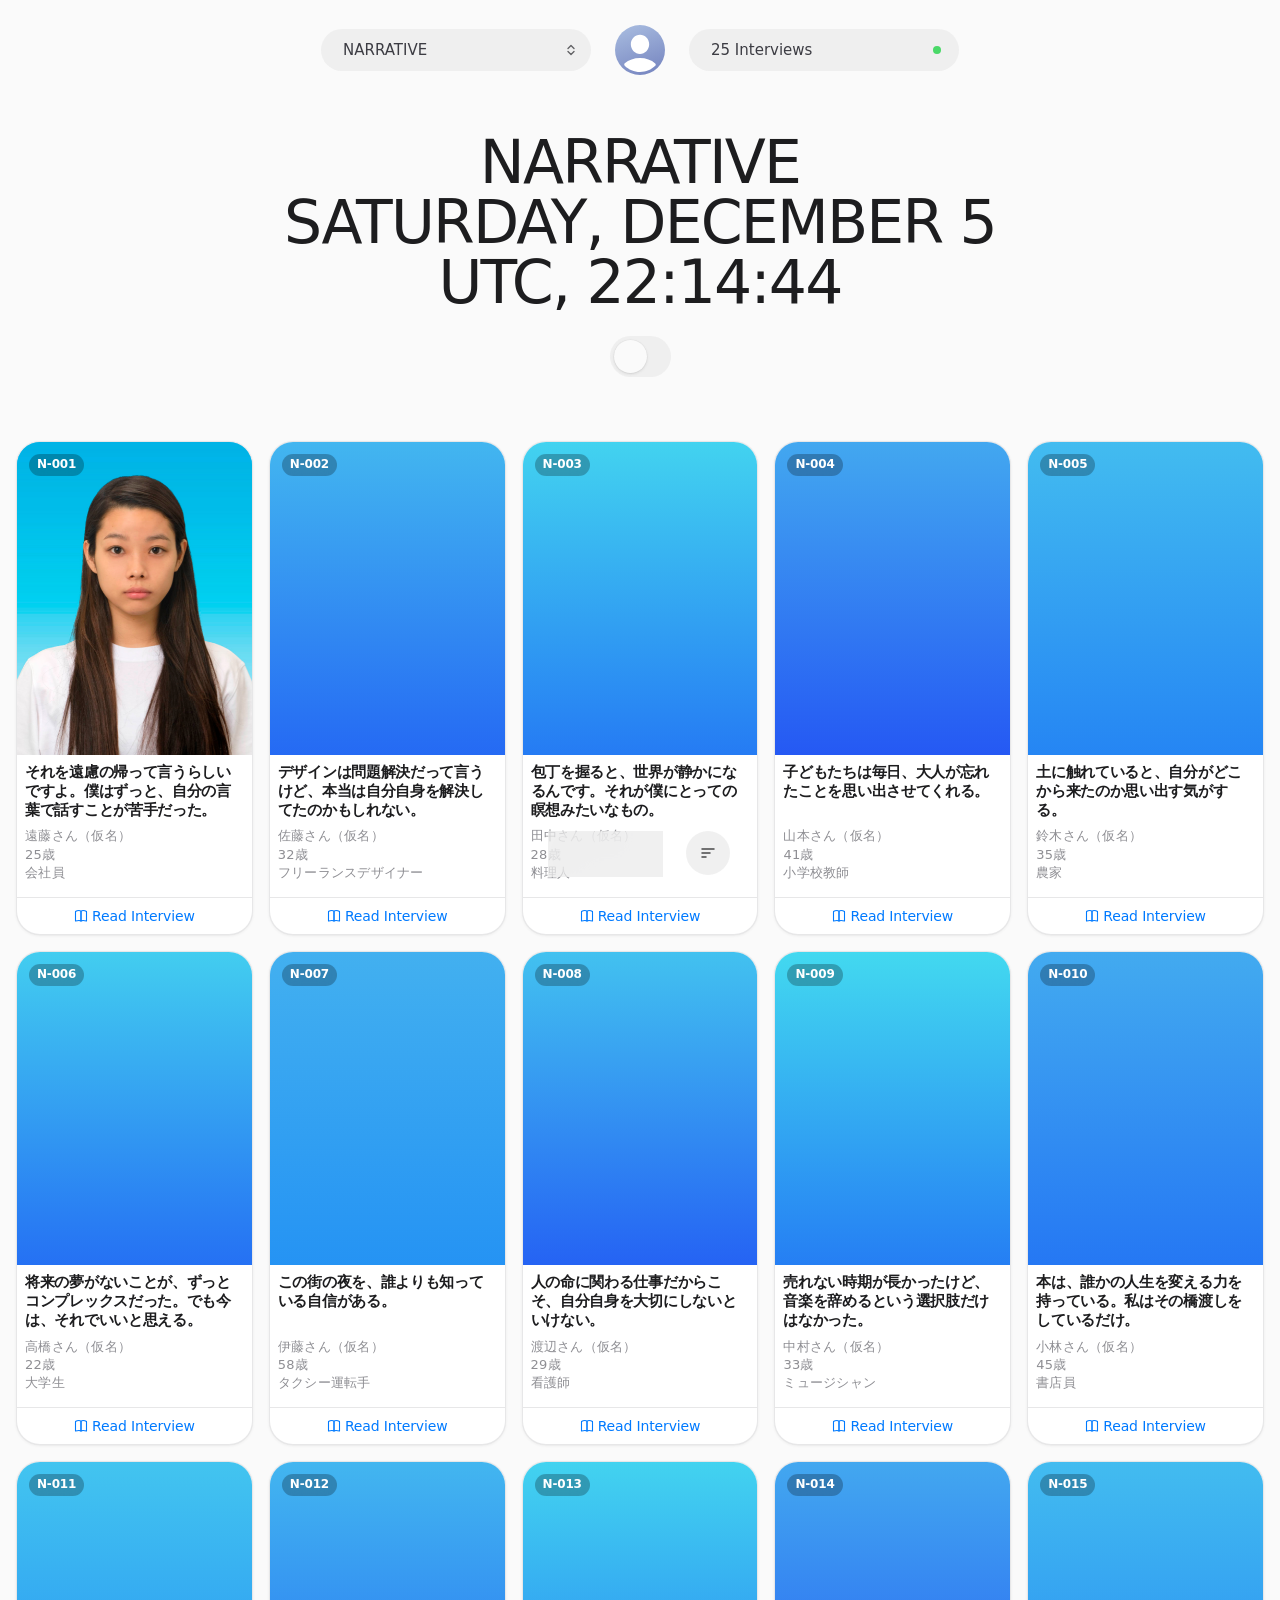
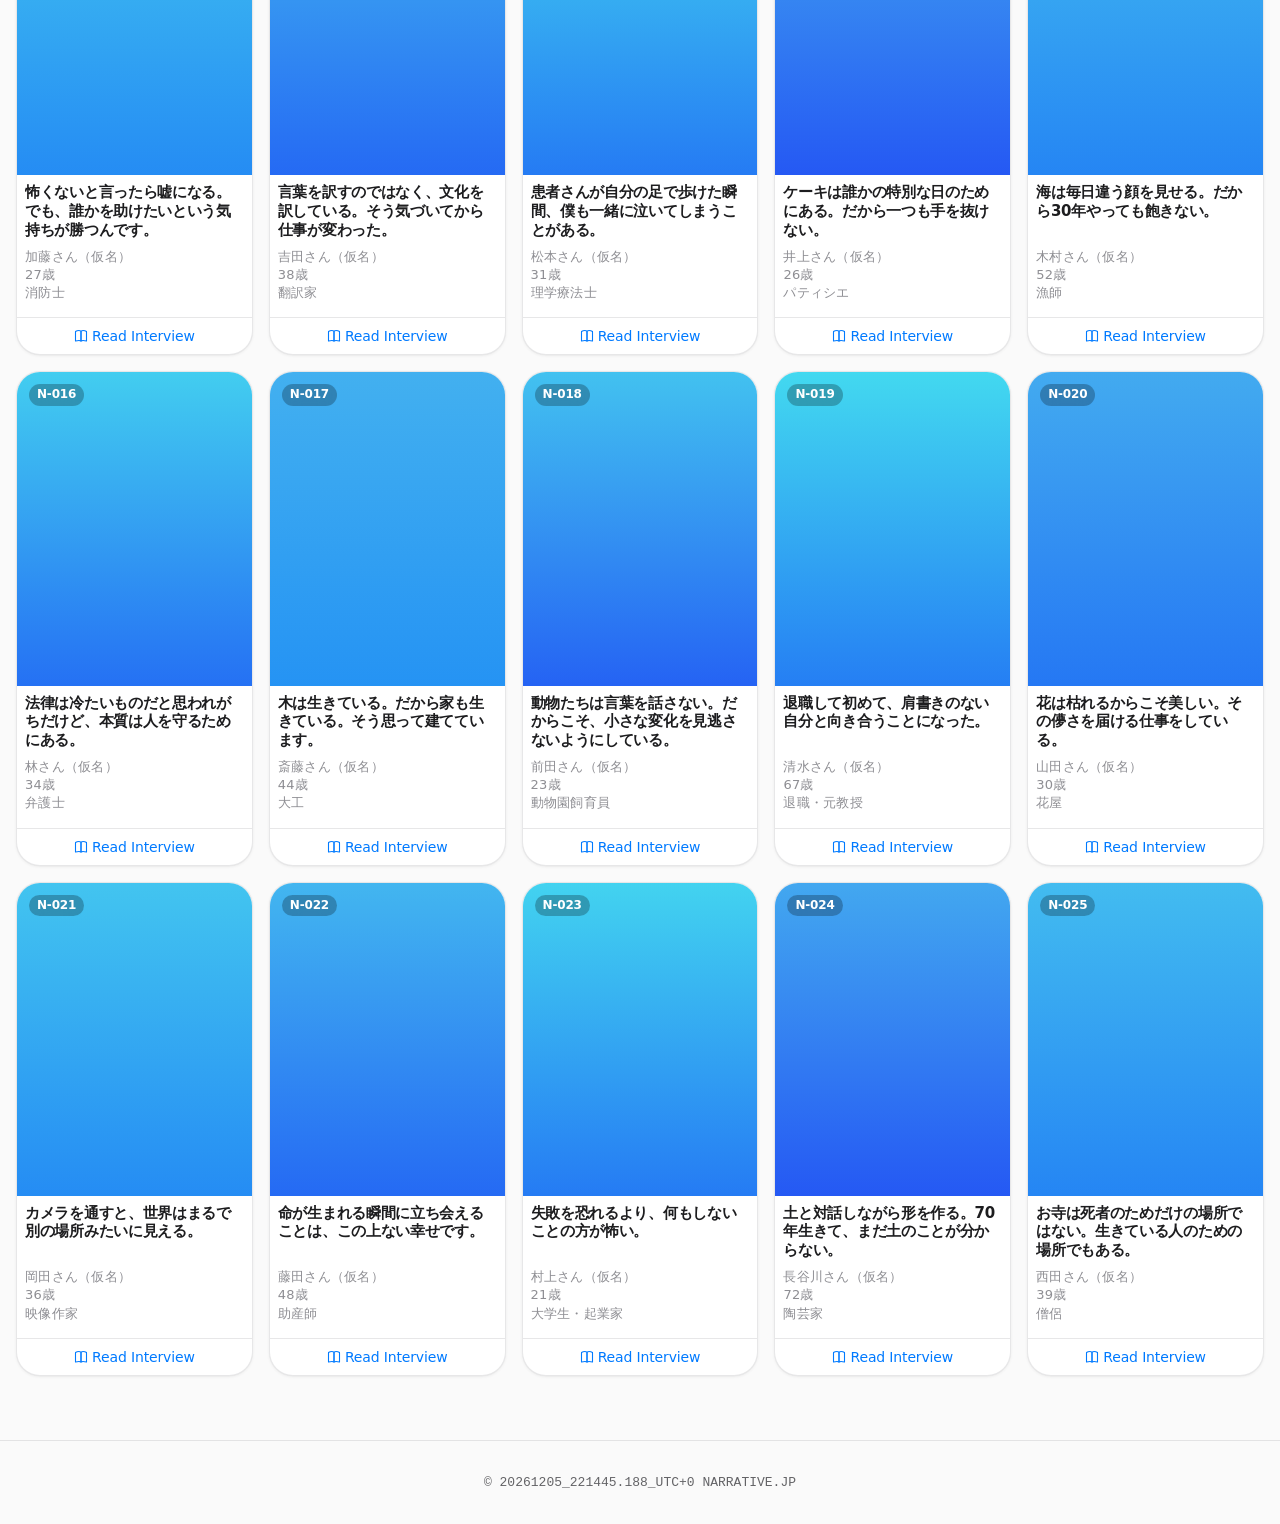
==== index.html @ 23f84cd9 "Add files via upload" ====
<!DOCTYPE html>
<html lang="ja">
<head>
  <meta charset="UTF-8">
  <meta name="viewport" content="width=device-width, initial-scale=1.0">
  <title>NARRATIVE</title>

  <!-- Theme init: FOUC（白→黒のちらつき）を防ぐため <head> で同期的に適用 -->
  <script>
    (function() {
      try {
        if (localStorage.getItem("theme") === "dark") {
          document.documentElement.classList.add("dark");
        }
      } catch (e) {}
    })();
  </script>

  <link rel="stylesheet" href="style.css">
</head>
<body>

  <!-- ── Header / Navigation Bar ── -->
  <nav class="navbar">
    <div class="navbar-left">
      <select class="navbar-menu" id="navbar-menu" aria-label="NARRATIVE メニュー">
        <option value="" disabled selected hidden>NARRATIVE</option>
        <option value="home">Home</option>
        <option value="about">About</option>
        <option value="contact">Contact</option>
        <option value="shop">Shop</option>
      </select>
    </div>
    <div class="navbar-center navbar-center-ghost">
<div class="navbar-icon" id="navbar-icon-ghost" aria-hidden="true">
      <svg viewBox="0 0 2000 2000" xmlns="http://www.w3.org/2000/svg" class="navbar-icon-svg" aria-hidden="true">
          <path class="icon-silhouette" d="M1000.46,1160.38c-197.51,0-367.46-169.7-367.46-388.9-.92-216.54,170.87-381.83,367.46-381.83s366.54,161.75,366.54,380.06-169.95,390.66-366.54,390.66Z"/>
          <path class="icon-silhouette" d="M1001.51,1877.9c236.94,0,451.85-93.97,609.77-246.56,26.91-26.01,25.99-69.89-2.39-94.3-153.7-132.24-374.31-212.35-611.06-212.35s-452.45,79.31-606.26,208.97c-28.7,24.19-29.94,68.23-3.08,94.46,158.21,154.48,374.43,249.78,613.02,249.78Z"/>
        </svg>
      </div>
    </div>
    <div class="navbar-actions">
      <div class="navbar-menu navbar-count" id="navbar-count" aria-label="記事数">
        <span id="navbar-count-label"></span>
        <span class="count-badge-dot"></span>
      </div>
    </div>
  </nav>

  <!-- ── Navbar Center Icon (fixed, non-sticky) ── -->
  <div class="navbar-icon-fixed-wrap" id="navbar-icon-fixed-wrap">
<div class="navbar-icon" id="navbar-icon" role="button" aria-label="NARRATIVE ホームへ戻る">
    <svg viewBox="0 0 2000 2000" xmlns="http://www.w3.org/2000/svg" class="navbar-icon-svg" aria-hidden="true">
      <path class="icon-silhouette" d="M1000.46,1160.38c-197.51,0-367.46-169.7-367.46-388.9-.92-216.54,170.87-381.83,367.46-381.83s366.54,161.75,366.54,380.06-169.95,390.66-366.54,390.66Z"/>
      <path class="icon-silhouette" d="M1001.51,1877.9c236.94,0,451.85-93.97,609.77-246.56,26.91-26.01,25.99-69.89-2.39-94.3-153.7-132.24-374.31-212.35-611.06-212.35s-452.45,79.31-606.26,208.97c-28.7,24.19-29.94,68.23-3.08,94.46,158.21,154.48,374.43,249.78,613.02,249.78Z"/>
    </svg>
  </div>
  </div>

  <!-- ── Main Content (rendered by app.js) ── -->
  <main id="app"></main>

  <!-- ── Footer ── -->
  <footer class="footer">
    <span id="footer-timestamp"></span>
  </footer>

  <!-- ── Bottom Bar (View Switcher + Sort) — home page only ── -->
  <div class="bottom-bar" id="bottom-bar">
    <div class="view-switcher" id="view-switcher" role="tablist" aria-label="サムネイル表示切替">
      <button class="view-switcher-btn is-active" data-view="portrait" role="tab" aria-selected="true">👤</button>
      <button class="view-switcher-btn" data-view="pickup" role="tab" aria-selected="false">📁</button>
      <span class="view-switcher-indicator"></span>
    </div>
    <select class="sort-float" id="sort-float" aria-label="並び替え">
      <option value="" disabled selected hidden>並び替え</option>
      <option value="newest">新しい順</option>
      <option value="oldest">古い順</option>
      <option value="name">名前（あいうえお順）</option>
    </select>
  </div>

  <script src="app.js"></script>
</body>
</html>
---- style.css ----
/* ─────────────────────────────────────────────
   NARRATIVE — Interview Media Site
   Design: Native OS (Apple HIG)
   ───────────────────────────────────────────── */

/* ── Reset & Base ── */
*, *::before, *::after { box-sizing: border-box; margin: 0; padding: 0; }

:root {
  --font-system: -apple-system, BlinkMacSystemFont, "SF Pro Text", "SF Pro Display", system-ui, sans-serif;
  --color-bg: #fafafa;
  --color-surface: #FAF9F6;
  --color-label: #1d1d1f;
  --color-label-secondary: #3C3C43;
  --color-label-tertiary: #48484A;
  --color-label-quaternary: #636366;
  --color-separator: rgba(60, 60, 67, 0.12);
  --color-separator-opaque: #C6C6C8;
  --color-accent: #007AFF;
  --color-accent-hover: #0066D6;
  --color-fill: rgba(120, 120, 128, 0.15);
  --color-fill-secondary: rgba(120, 120, 128, 0.12);
  --color-fill-tertiary: rgba(120, 120, 128, 0.16);
  --color-grouped-bg: #F2F2F7;
  --color-grouped-secondary: #FFFFFF;
  --radius-sm: 8px;
  --radius-md: 12px;
  --radius-lg: 16px;
  --radius-xl: 24px;
  --shadow-card: 0 0.5px 1px rgba(0,0,0,0.04), 0 1px 3px rgba(0,0,0,0.06);
  --shadow-card-hover: 0 2px 8px rgba(0,0,0,0.08), 0 1px 3px rgba(0,0,0,0.06);
  --shadow-elevated: 0 4px 16px rgba(0,0,0,0.08), 0 2px 6px rgba(0,0,0,0.04);
  --spacing-xs: 4px;
  --spacing-sm: 8px;
  --spacing-md: 16px;
  --spacing-lg: 24px;
  --spacing-xl: 32px;
  --spacing-2xl: 64px;
  --spacing-3xl: 192px;
  --header-height: 52px;
  --content-max: 1440px;
  --icon-grad-start: #aabee1;
  --icon-grad-end: #7382be;
}

/* ── Dark Mode (currently disabled — forced light mode)
   To re-enable: uncomment the @media block below.
   Dark mode CSS variables are preserved for future use. */
/* ── Dark Mode (iOS / macOS HIG) ──
   class="dark" を <html> に付与すると有効化される */
html.dark {
  --icon-grad-start: #555564;
  --icon-grad-end: #32284b;

  /* Backgrounds */
  --color-bg: #000000;
  --color-surface: #1C1C1E;
  --color-grouped-bg: #000000;
  --color-grouped-secondary: #1C1C1E;

  /* Labels (HIGの不透明色版に近いソリッドカラー) */
  --color-label: rgba(255, 255, 255, 0.9);
  --color-label-secondary: rgba(235, 235, 245, 0.60);
  --color-label-tertiary: rgba(235, 235, 245, 0.30);
  --color-label-quaternary: rgba(235, 235, 245, 0.18);

  /* Separators */
  --color-separator: rgba(84, 84, 88, 0.65);
  --color-separator-opaque: #38383A;

  /* Fills */
  --color-fill: rgba(120, 120, 128, 0.36);
  --color-fill-secondary: rgba(120, 120, 128, 0.32);
  --color-fill-tertiary: rgba(120, 120, 128, 0.24);

  /* Accent (System Blue Dark) */
  --color-accent: #0A84FF;
  --color-accent-hover: #409CFF;

  /* Shadows */
  --shadow-card: 0 0.5px 1px rgba(0,0,0,0.4), 0 1px 3px rgba(0,0,0,0.5);
  --shadow-card-hover: 0 2px 8px rgba(0,0,0,0.6), 0 1px 3px rgba(0,0,0,0.5);
  --shadow-elevated: 0 4px 16px rgba(0,0,0,0.6), 0 2px 6px rgba(0,0,0,0.4);
}

/* ダークモード: メタデータの視認性を上げる */
html.dark .card-meta-item,
html.dark .detail-id,
html.dark .detail-profile-meta,
html.dark .about-stat-label {
  color: var(--color-label-tertiary);
}

/* スムーズな色の切り替えトランジション */
html,
html body,
.navbar-menu,
.card,
.card *,
.count-badge,
.sort-float,
.footer,
.hero-title,
.hero-date,
.hero-time {
  transition: background-color 0.5s, color 0.5s, border-color 0.5s;
}


html {
  font-family: var(--font-system);
  -webkit-font-smoothing: antialiased;
  -moz-osx-font-smoothing: grayscale;
  background: var(--color-bg);
  color: var(--color-label);
  font-size: 16px;
  line-height: 1.47;
  letter-spacing: -0.022em;
}

body { background: var(--color-bg); min-height: 100svh; position: relative; display: flex; flex-direction: column; }

/* ── Header / Navigation Bar ── */
.navbar {
  position: sticky;
  top: 0;
  z-index: 100;
  background: transparent;
  border-bottom: none;
  display: flex;
  justify-content: center;
  align-items: center;
  gap: 24px;
  padding-block: 25px;
  padding-inline: 40px;
}
@media (max-width: 768px) {
  .navbar {
    display: grid;
    grid-template-columns: 1fr auto 1fr;
    gap: 0;
    padding-block: 25px;
    padding-inline: 20px;
  }
}
.navbar-left {
  display: flex;
  align-items: center;
}
.navbar-center {
  display: flex;
  align-items: center;
  justify-content: center;
}

.navbar-center-ghost {
  visibility: hidden;
}

.navbar-icon-fixed-wrap {
  position: absolute;
  top: 25px;
  left: 50%;
  transform: translateX(-50%);
  z-index: 101;
  display: flex;
  align-items: center;
  justify-content: center;
}


.navbar-icon {
  position: relative;
  width: 50px;
  height: 50px;
  border-radius: 50%;
  background: linear-gradient(160deg, #aabee1, #7382be);
  overflow: hidden;
  cursor: pointer;
  flex-shrink: 0;
  user-select: none;
  will-change: transform;
  pointer-events: auto;
}
.navbar-icon::after {
  content: '';
  position: absolute;
  inset: 0;
  border-radius: 50%;
  background: linear-gradient(160deg, #555564, #32284b);
  opacity: 0;
  transition: opacity 0.5s;
}
html.dark .navbar-icon::after {
  opacity: 1;
}
.navbar-icon-svg {
  position: relative;
  z-index: 1;
  width: 100%;
  height: 100%;
  display: block;
}
.icon-silhouette {
  fill: #ffffff;
}
.navbar-title {
  font-size: 17px;
  font-weight: 600;
  letter-spacing: -0.4px;
  cursor: pointer;
  user-select: none;
}
.navbar-title:hover { opacity: 0.6; }

/* ── Navbar Dropdown Menu (macOS popup button style) ── */
.navbar-menu {
  appearance: none;
  -webkit-appearance: none;
  font-family: var(--font-system);
  /*font-size: 13px;*/
  font-size: 15px;
  font-weight: 500;
  letter-spacing: 0em;
  /*color: var(--color-label-tertiary);*/
  color: var(--color-label-secondary);
  background-color: rgba(235, 235, 235, 0.72);
  border: none;
  border-radius: 9999px;
  /*padding: 10px 32px 10px 18px;*/
  padding: 12px 32px 12px 22px;
  min-width: 270px;
  text-align: left;
  cursor: pointer;
  line-height: 1.2; /* normalize height for parity with .navbar-count */
  outline: none;
  background-image: url("data:image/svg+xml,%3Csvg xmlns='http://www.w3.org/2000/svg' width='12' height='14' viewBox='0 0 12 14'%3E%3Cpath d='M3 5.5L6 2.5L9 5.5' fill='none' stroke='%23636366' stroke-width='1.4' stroke-linecap='round' stroke-linejoin='round'/%3E%3Cpath d='M3 8.5L6 11.5L9 8.5' fill='none' stroke='%23636366' stroke-width='1.4' stroke-linecap='round' stroke-linejoin='round'/%3E%3C/svg%3E");
  background-repeat: no-repeat;
  background-position: right 14px center;
  /*transition: background-color 0.15s ease;*/
  -webkit-backdrop-filter: saturate(180%) blur(20px);
  backdrop-filter: saturate(180%) blur(20px);
  /*backdrop-filter: blur(6px);*/
}
.navbar-menu:hover {
  background-color: var(--color-fill-secondary);
}
.navbar-menu:focus-visible {
  box-shadow: 0 0 0 3px rgba(0, 122, 255, 0.25);
}
/* Mobile: shrink to match NARRATIVE's natural width, truncate long selected text */
@media (max-width: 768px) {
  .navbar-menu {
    min-width: 136px;
    max-width: 136px;
    /*padding: 10px 28px 10px 16px;*/
    padding: 12px 28px 12px 18px;
    text-overflow: ellipsis;
    overflow: hidden;
    white-space: nowrap;
    font-size: 14px;
  }
}
.navbar-actions {
  display: flex;
  align-items: center;
  justify-content: flex-end;
  gap: var(--spacing-sm);
}
/* ── Navbar Count Badge (replaces sort button) ── */
.navbar-count {
  display: inline-flex;
  align-items: center;
  justify-content: space-between; /* label left, dot right */
  gap: 0;
  background-image: none; /* remove dropdown chevron */
  padding-right: 18px;    /* symmetric with left padding */
  pointer-events: none;
  cursor: default;
  line-height: 1.2; /* match <select> line-height */
}
@media (max-width: 768px) {
  .navbar-count {
    padding-right: 15px;
  }
}
.navbar-link {
  font-size: 15px;
  font-weight: 400;
  color: var(--color-accent);
  cursor: pointer;
  border: none;
  background: none;
  padding: 6px 10px;
  border-radius: var(--radius-sm);
  letter-spacing: -0.2px;
  transition: background 0.15s;
}
.navbar-link:hover {
  background: var(--color-fill);
}

/* ── Native Select (Dropdown) ── */
.native-select {
  appearance: none;
  -webkit-appearance: none;
  background: var(--color-fill);
  border: none;
  border-radius: var(--radius-sm);
  padding: 6px 28px 6px 10px;
  font-family: var(--font-system);
  font-size: 15px;
  color: var(--color-accent);
  cursor: pointer;
  outline: none;
  background-image: url("data:image/svg+xml,%3Csvg xmlns='http://www.w3.org/2000/svg' width='12' height='12' viewBox='0 0 12 12'%3E%3Cpath d='M3 4.5L6 7.5L9 4.5' fill='none' stroke='%23007AFF' stroke-width='1.5' stroke-linecap='round' stroke-linejoin='round'/%3E%3C/svg%3E");
  background-repeat: no-repeat;
  background-position: right 8px center;
  font-weight: 400;
  letter-spacing: -0.2px;
  transition: background 0.15s;
}
.native-select:hover { background-color: var(--color-fill-secondary); }
.native-select:focus { box-shadow: 0 0 0 3px rgba(0, 122, 255, 0.25); }

/* ── Toolbar ── */
.toolbar {
  display: flex;
  align-items: center;
  justify-content: space-between;
  padding: var(--spacing-md) var(--spacing-md) var(--spacing-sm);
  max-width: var(--content-max);
  margin: 0 auto;
  gap: var(--spacing-sm);
  flex-wrap: wrap;
}
.toolbar-count {
  font-size: 13px;
  color: var(--color-label-quaternary);
  font-weight: 400;
  letter-spacing: -0.08px;
}
.toolbar-filters {
  display: flex;
  gap: var(--spacing-sm);
  align-items: center;
  flex-wrap: wrap;
}

/* ── Bottom Bar (View Switcher + Sort Float wrapper) ── */
.bottom-bar {
  position: fixed;
  bottom: 25px;
  left: 0;
  right: 0;
  display: flex;
  justify-content: center;
  align-items: center;
  gap: 24px;
  z-index: 90;
  pointer-events: none;
}
.bottom-bar > * {
  pointer-events: auto;
}
@media (max-width: 768px) {
  .bottom-bar {
    bottom: 10px;
  }
}

/* ── View Switcher (iOS segmented control) ── */
.view-switcher {
  display: none; /* 初期は非表示。ホームページのみJSで表示 */
  align-items: center;
  gap: 2px;
  padding: 2px;
  background: rgba(235, 235, 235, 0.72);
  -webkit-backdrop-filter: saturate(180%) blur(20px);
  backdrop-filter: saturate(180%) blur(20px);
  border-radius: 9999px;
  isolation: isolate;
  flex-shrink: 0;
}
html.dark .navbar-menu {
  background-color: rgba(28, 28, 30, 0.72);
}

html.dark .view-switcher {
  background: rgba(28, 28, 30, 0.72);
}
.view-switcher.visible {
  display: inline-flex;
  opacity: 1;
  transform: translateY(0);
  transition: opacity 0.3s ease, transform 0.3s cubic-bezier(0.22, 1, 0.36, 1), background-color 0.5s, color 0.5s, border-color 0.5s;
}
.view-switcher.hidden {
  opacity: 0;
  transform: translateY(20px);
  pointer-events: none;
}
.view-switcher-btn {
  position: relative;
  z-index: 2;
  font-family: var(--font-system);
  font-size: 20px;
  font-weight: 500;
  letter-spacing: 0.02em;
  color: var(--color-label-secondary);
  background: transparent;
  border: none;
  padding: 7px 14px;
  border-radius: 9999px;
  cursor: pointer;
  transition: color 0.5s;
  /*min-width: 84px;*/
}
.view-switcher-btn.is-active {
  color: var(--color-label);
}
.view-switcher-btn:hover:not(.is-active) {
  color: var(--color-label);
}
.view-switcher-indicator {
  position: absolute;
  z-index: 1;
  top: 3px;
  bottom: 3px;
  left: 3px;
  width: calc(50% - 3px);
  background: var(--color-bg);
  border-radius: 9999px;
  box-shadow: 0 1px 3px rgba(0,0,0,0.12), 0 0 0 0.5px rgba(0,0,0,0.04);
  transition: transform 0.5s;
}
html.dark .view-switcher-indicator {
  background: #48484A;
  box-shadow: 0 1px 3px rgba(0,0,0,0.3);
  transition: transform 0.5s, background 0.5s;
}
.view-switcher[data-view="pickup"] .view-switcher-indicator {
  transform: translateX(100%);
}

/* ── Card Thumbnail Image ── */
.card-thumb-img {
  position: absolute;
  inset: 0;
  width: 100%;
  height: 100%;
  object-fit: cover;
  display: block;
  opacity: 0;
  animation: fadeInThumb 0.35s ease forwards;
}
@keyframes fadeInThumb {
  to { opacity: 1; }
}

/* ── Hero Section ── */
.hero {
  text-align: center;
  padding: var(--spacing-xl) var(--spacing-md) var(--spacing-xl);
  max-width: var(--content-max);
  margin: 0 auto;
}
@media (max-width: 768px) {
  .hero {
    padding-bottom: var(--spacing-md);
    padding-top: var(--spacing-md);
  }
}

.hero-title,
.hero-date,
.hero-time {
  font-family: var(--font-system);
  font-weight: 500;
  letter-spacing: -0.03em;
  line-height: 1;
  color: var(--color-label);
  margin: 0;
  font-size: clamp(34px, 5.5vw, 60px);
}
/*.hero-date,
.hero-time {
  color: var(--color-label-secondary);
}*/

/* ── Count Badge ── */
.count-badge-wrap {
  display: flex;
  justify-content: center;
  padding: var(--spacing-lg) var(--spacing-md) var(--spacing-lg);
}
@media (max-width: 768px) {
  .count-badge-wrap {
    padding-top: var(--spacing-md);
    padding-bottom: var(--spacing-md);
  }
}
.count-badge {
  display: inline-flex;
  align-items: center;
  gap: 6px;
  /*font-size: 13px;*/
  font-size: 15px;
  font-weight: 500;
  color: var(--color-label-quaternary);
  background: var(--color-fill);
  /*padding: 8px 18px 10px 16px;*/
  padding: 12px 20px 12px 22px;
  border-radius: 9999px;
  letter-spacing: 0em;
  user-select: none;
}
@media (max-width: 768px) {
  .count-badge {
    font-size: 14px;
  }
}
.count-badge-dot {
  width: 8px;
  height: 8px;
  border-radius: 50%;
  background: #4ad968; /* iOS System Green */
  flex-shrink: 0;
  animation: dot-blink 1s step-start infinite;
}
@keyframes dot-blink {
  0%, 100% { opacity: 1; }
  50%       { opacity: 0; }
}

/* ── Card Grid ── */
.card-grid {
  display: grid;
  grid-template-columns: repeat(auto-fill, minmax(200px, 1fr));
  gap: var(--spacing-md);
  padding: var(--spacing-xl) var(--spacing-md) var(--spacing-2xl);
  max-width: var(--content-max);
  margin: 0 auto;
}


/*@media (min-width: 1200px) {
  .card-grid { grid-template-columns: repeat(auto-fill, minmax(180px, 1fr)); }
}*/
@media (max-width: 768px) {
  .card-grid {
    grid-template-columns: repeat(2, 1fr);
    gap: var(--spacing-sm);
    /*padding: var(--spacing-xl) var(--spacing-sm) var(--spacing-2xl);*/
    /*padding: var(--spacing-xl) var(--spacing-md) var(--spacing-2xl);*/
    padding: var(--spacing-xl) 12px var(--spacing-2xl);
  }
}
@media (max-width: 400px) {
  .card-grid {
    grid-template-columns: repeat(2, 1fr);
    gap: 6px;
    /*padding: var(--spacing-lg) 6px var(--spacing-2xl);*/
    padding: var(--spacing-lg) 10px var(--spacing-2xl);
  }
}

/* ── Interview Card ── */
.card {
  /*background: var(--color-surface);*/
  background: var(--color-grouped-secondary);
  border-radius: var(--radius-xl);
  overflow: hidden;
  box-shadow: var(--shadow-card);
  cursor: pointer;
  transition: transform 0.2s ease, box-shadow 0.2s ease, background-color 0.5s, color 0.5s, border-color 0.5s;
  display: flex;
  flex-direction: column;
  border: 0.5px solid var(--color-separator);
}
.card:hover {
  transform: translateY(-2px);
  box-shadow: var(--shadow-card-hover);
}
.card:active {
  transform: translateY(0);
}


.card-thumb-wrapper {
  position: relative;
  width: 100%;
  padding-top: 133.333%; /* 3:4 ratio */
  overflow: hidden;
}
.card-thumb {
  position: absolute;
  top: 0;
  left: 0;
  width: 100%;
  height: 100%;
}
.card-id {
  position: absolute;
  top: 12px;
  left: 12px;
  font-size: 12px;
  font-weight: 600;
  color: #FFFFFF;
  background: rgba(0, 0, 0, 0.25);
  -webkit-backdrop-filter: blur(8px);
  backdrop-filter: blur(8px);
  padding: 2px 8px;
  border-radius: 9999px;
  letter-spacing: -0.015em;
}
.card-external {
  display: none;
  position: absolute;
  top: var(--spacing-sm);
  right: var(--spacing-sm);
  width: 22px;
  height: 22px;
  background: rgba(0, 0, 0, 0.25);
  -webkit-backdrop-filter: blur(8px);
  backdrop-filter: blur(8px);
  border-radius: 6px;
  /*display: flex;*/
  align-items: center;
  justify-content: center;
}
.card-external svg {
  width: 11px;
  height: 11px;
  color: #FFFFFF;
}

.card-body {
  padding: var(--spacing-sm) var(--spacing-sm) var(--spacing-md);
  display: flex;
  flex-direction: column;
  gap: 8px;
  flex: 1;
}
.card-excerpt {
  font-size: 15px;
  line-height: 1.25;
  color: var(--color-label);
  font-weight: 600;
  display: -webkit-box;
  -webkit-line-clamp: 3;
  -webkit-box-orient: vertical;
  overflow: hidden;
  letter-spacing: -0.3px;
}
.card-meta {
  margin-top: auto;
  display: flex;
  flex-direction: column;
  gap: 1px;
}
.card-meta-item {
  font-size: 13px;
  color: #8e8e93;
  font-weight: 500;
  line-height: 1.33;
  letter-spacing: 0.02em;
  font-feature-settings: "palt";
}

.card-action {
  display: flex;
  border-top: 0.5px solid var(--color-separator);
}
.card-action-btn {
  flex: 1;
  display: flex;
  align-items: center;
  justify-content: center;
  gap: 4px;
  padding: 10px;
  background: none;
  border: none;
  color: var(--color-accent);
  font-family: var(--font-system);
  font-size: 14px;
  font-weight: 500;
  cursor: pointer;
  letter-spacing: -0.15px;
  transition: background 0.15s;
}
.card-action-btn:hover {
  background: var(--color-fill);
}
.card-action-btn svg {
  flex-shrink: 0;
}

/* ── Detail Page ── */
.detail-container {
  max-width: 680px;
  margin: 0 auto;
  padding: var(--spacing-xl) var(--spacing-md) var(--spacing-2xl);
}
.detail-back {
  display: none;
  align-items: center;
  gap: 4px;
  font-size: 17px;
  color: var(--color-accent);
  cursor: pointer;
  border: none;
  background: none;
  font-family: var(--font-system);
  padding: 4px 0;
  margin-bottom: var(--spacing-lg);
  font-weight: 400;
  letter-spacing: -0.4px;
}
.detail-back:hover { opacity: 0.7; }

.detail-hero {
  width: 100%;
  /*max-width: 320px;*/
  aspect-ratio: 3 / 4;
  border-radius: var(--radius-xl);
  overflow: hidden;
  margin: 0 auto var(--spacing-lg);
}
.detail-hero-inner {
  width: 100%;
  height: 100%;
}
.detail-content-img {
  width: 100%;
  height: auto;
  display: block;
  border-radius: var(--radius-xl);
  margin: var(--spacing-lg) 0;
}

.detail-hero-img {
  width: 100%;
  height: 100%;
  object-fit: cover;
  display: block;
}

.detail-id {
  display: inline-block;
  font-size: 13px;
  font-weight: 600;
  color: #8e8e93;
  /*color: var(--color-label-quaternary);*/
  background: var(--color-fill);
  letter-spacing: 0em;
  padding: 4px 12px;
  border-radius: 9999px;
  margin-bottom: var(--spacing-md);
}
.detail-headline {
  font-size: 22px;
  font-weight: 600;
  line-height: 1.25;
  letter-spacing: -0.4px;
  margin-bottom: var(--spacing-md);
  color: var(--color-label);
}
.detail-profile {
  display: flex;
  align-items: center;
  gap: var(--spacing-md);
  padding: var(--spacing-md) 0;
  border-top: 0.5px solid var(--color-separator);
  border-bottom: 0.5px solid var(--color-separator);
  margin-bottom: var(--spacing-xl);
}
.detail-profile-avatar {
  width: 48px;
  height: 48px;
  border-radius: 50%;
  display: flex;
  align-items: center;
  justify-content: center;
  font-size: 20px;
  font-weight: 600;
  color: #FFFFFF;
  flex-shrink: 0;
}
.detail-profile-info {
  display: flex;
  flex-direction: column;
  gap: 2px;
}
.detail-profile-name {
  font-size: 17px;
  font-weight: 600;
  letter-spacing: 0.04em;
  font-feature-settings: "palt";
}
.detail-profile-meta {
  font-size: 15px;
  color: #8e8e93;
  /*color: var(--color-label-quaternary);*/
  font-weight: 500;
  line-height: 1.33;
  letter-spacing: 0em;
  font-feature-settings: "palt";
}
.detail-tags {
  display: flex;
  gap: var(--spacing-sm);
  flex-wrap: wrap;
  margin-bottom: var(--spacing-xl);
}
.detail-tag {
  font-size: 13px;
  font-weight: 500;
  color: var(--color-accent);
  background: rgba(0, 122, 255, 0.08);
  padding: 4px 12px;
  border-radius: 9999px;
  letter-spacing: -0.08px;
}

.detail-content {
  display: flex;
  flex-direction: column;
  gap: var(--spacing-md);
}
.detail-content p {
  font-size: 17px;
  line-height: 1.65;
  letter-spacing: -0.2px;
  color: var(--color-label-secondary);
}
.detail-content p.question {
  font-weight: 600;
  color: var(--color-label);
  margin-top: var(--spacing-sm);
}

/* ── About Page ── */
.about-container {
  max-width: 680px;
  margin: 0 auto;
  padding: var(--spacing-xl) var(--spacing-md);
  text-align: center;
}
.about-body {
  display: flex;
  flex-direction: column;
  /*gap: var(--spacing-xs);*/
}
.about-body p {
  font-size: 17px;
  line-height: 1.65;
  letter-spacing: -0.2px;
  color: var(--color-label-secondary);
  text-wrap: balance;
}

/* スマホ専用改行: PCでは非表示、スマホでは表示 */
.br-sp {
  display: none;
}
@media (max-width: 600px) {
  .br-sp {
    display: block;
  }
}

/* PC専用改行: スマホでは非表示、PCでは表示 */
.br-pc {
  display: block;
}
@media (max-width: 600px) {
  .br-pc {
    display: none;
  }
}
.about-section-title {
  font-size: 24px;
  font-weight: 500;
  letter-spacing: -0.5px;
  margin-top: var(--spacing-2xl);
  color: var(--color-label);
}
.about-section-divider {
  font-size: 34px;
  line-height: 1;
  margin-top: var(--spacing-xl);
  margin-bottom: var(--spacing-xl);
}
.about-section-divider + .about-section-title {
  margin-top: 0;
}

.about-section-title:first-child {
  margin-top: 0;
}
@media (max-width: 768px) {
  .about-container {
    padding-top: var(--spacing-md);
  }
  .detail-container {
    padding-top: var(--spacing-md);
  }
  .detail-hero {
    max-width: 100%;
  }
  .about-section-title {
    margin-top: var(--spacing-xl);
  }
}
.about-stat-grid {
  display: grid;
  grid-template-columns: repeat(auto-fit, minmax(160px, 1fr));
  gap: var(--spacing-md);
  margin-top: var(--spacing-sm);
}
.about-stat {
  background: var(--color-surface);
  border-radius: var(--radius-md);
  padding: var(--spacing-lg) var(--spacing-md);
  text-align: center;
  border: 0.5px solid var(--color-separator);
}
.about-stat-number {
  font-size: 34px;
  font-weight: 700;
  color: var(--color-accent);
  letter-spacing: -1px;
}
.about-stat-label {
  font-size: 13px;
  color: var(--color-label-quaternary);
  font-weight: 500;
  line-height: 1.33;
  letter-spacing: -0.12px;
  margin-top: 4px;
}

/* ── Shop Soon ── */
#app.shop-page {
  display: flex;
  flex-direction: column;
}

.shop-soon {
  flex: 1;
  display: flex;
  align-items: center;
  justify-content: center;
  font-size: 24px;
  font-weight: 500;
  letter-spacing: -0.5px;
  color: var(--color-label);
}

/* ── App Container ── */
#app {
  flex: 1;
}

/* ── Footer ── */
.footer {
  text-align: center;
  padding: var(--spacing-xl) var(--spacing-md);
  font-size: 13px;
  color: var(--color-label-quaternary);
  border-top: 0.5px solid var(--color-separator);
  font-family: "SF Mono", "Menlo", "Monaco", "Consolas", monospace;
  font-variant-numeric: tabular-nums;
  letter-spacing: 0;
}

/* ── Sort Float (styled select — looks like circular button, opens native picker on tap) ── */
.sort-float {
  width: 44px;
  height: 44px;
  border-radius: 50%;
  background-color: rgba(235, 235, 235, 0.72);
  -webkit-backdrop-filter: saturate(180%) blur(20px);
  backdrop-filter: saturate(180%) blur(20px);
  border: none;
  cursor: pointer;
  appearance: none;
  -webkit-appearance: none;
  z-index: 50;
  display: none; /* gated by .visible (home only) */
  background-image: url("data:image/svg+xml,%3Csvg xmlns='http://www.w3.org/2000/svg' width='16' height='16' viewBox='0 0 16 16' fill='none'%3E%3Cpath d='M2 4h12M2 8h8M2 12h4' stroke='%2348484A' stroke-width='1.5' stroke-linecap='round'/%3E%3C/svg%3E");
  background-repeat: no-repeat;
  background-position: center;
  background-size: 16px 16px;
  color: transparent; /* hide selected-option text; icon only */
}
@media (max-width: 768px) {
  .sort-float {
    position: fixed;
    right: 20px;
    bottom: 10px;
  }
}
html.dark .sort-float {
  background-color: rgba(28, 28, 30, 0.72);
  background-image: url("data:image/svg+xml,%3Csvg xmlns='http://www.w3.org/2000/svg' width='16' height='16' viewBox='0 0 16 16' fill='none'%3E%3Cpath d='M2 4h12M2 8h8M2 12h4' stroke='%23EBEBF5' stroke-width='1.5' stroke-linecap='round' stroke-opacity='0.6'/%3E%3C/svg%3E");
}
.sort-float.visible {
  display: inline-block;
  opacity: 1;
  transform: translateY(0);
  transition: opacity 0.3s ease, transform 0.3s cubic-bezier(0.22, 1, 0.36, 1), background-color 0.5s, color 0.5s, border-color 0.5s;
}
.sort-float.hidden {
  opacity: 0;
  transform: translateY(20px);
  pointer-events: none;
}
.sort-float:hover {
  background-color: var(--color-fill-secondary);
}

/* ── Animations ── */
@keyframes fadeInUp {
  from { opacity: 0; transform: translateY(12px); }
  to { opacity: 1; transform: translateY(0); }
}
.animate-in {
  animation: fadeInUp 0.35s ease forwards;
}

/* ── Empty state ── */
.empty-state {
  text-align: center;
  padding: 80px 16px;
  color: var(--color-label-quaternary);
  font-size: 15px;
}

/* ── Page visibility ── */
.page { display: none; }
.page.active { display: block; }

/* ── Theme Toggle Switch (iOS style) ── */
.theme-toggle-wrap {
  display: flex;
  justify-content: center;
  margin-top: var(--spacing-lg);
}
@media (max-width: 768px) {
  .theme-toggle-wrap {
    margin-top: var(--spacing-md);
  }
}
.theme-toggle {
  position: relative;
  width: 61px;
  height: 41px;
  border-radius: 9999px;
  border: none;
  padding: 0;
  cursor: pointer;
  background: rgba(235, 235, 235, 0.72);
  -webkit-backdrop-filter: saturate(180%) blur(20px);
  backdrop-filter: saturate(180%) blur(20px);
  transition: background 0.5s;
  flex-shrink: 0;
  -webkit-tap-highlight-color: transparent;
}
html.dark .theme-toggle {
  background: rgba(28, 28, 30, 0.72);
}
.theme-toggle.is-on {
  background: #34C759; /* iOS System Green */
}
.theme-toggle-thumb {
  position: absolute;
  top: 4px;
  left: 4px;
  width: 33px;
  height: 33px;
  border-radius: 50%;
  background: var(--color-bg);
  box-shadow: 0 1px 3px rgba(0,0,0,0.12), 0 0 0 0.5px rgba(0,0,0,0.04);
  transition: background-color 0.5s,transform 0.5s;
  pointer-events: none;
}
html.dark .theme-toggle-thumb {
  background: #48484A;
  box-shadow: 0 1px 3px rgba(0,0,0,0.3);
}
.theme-toggle.is-on .theme-toggle-thumb {
  transform: translateX(20px);
}
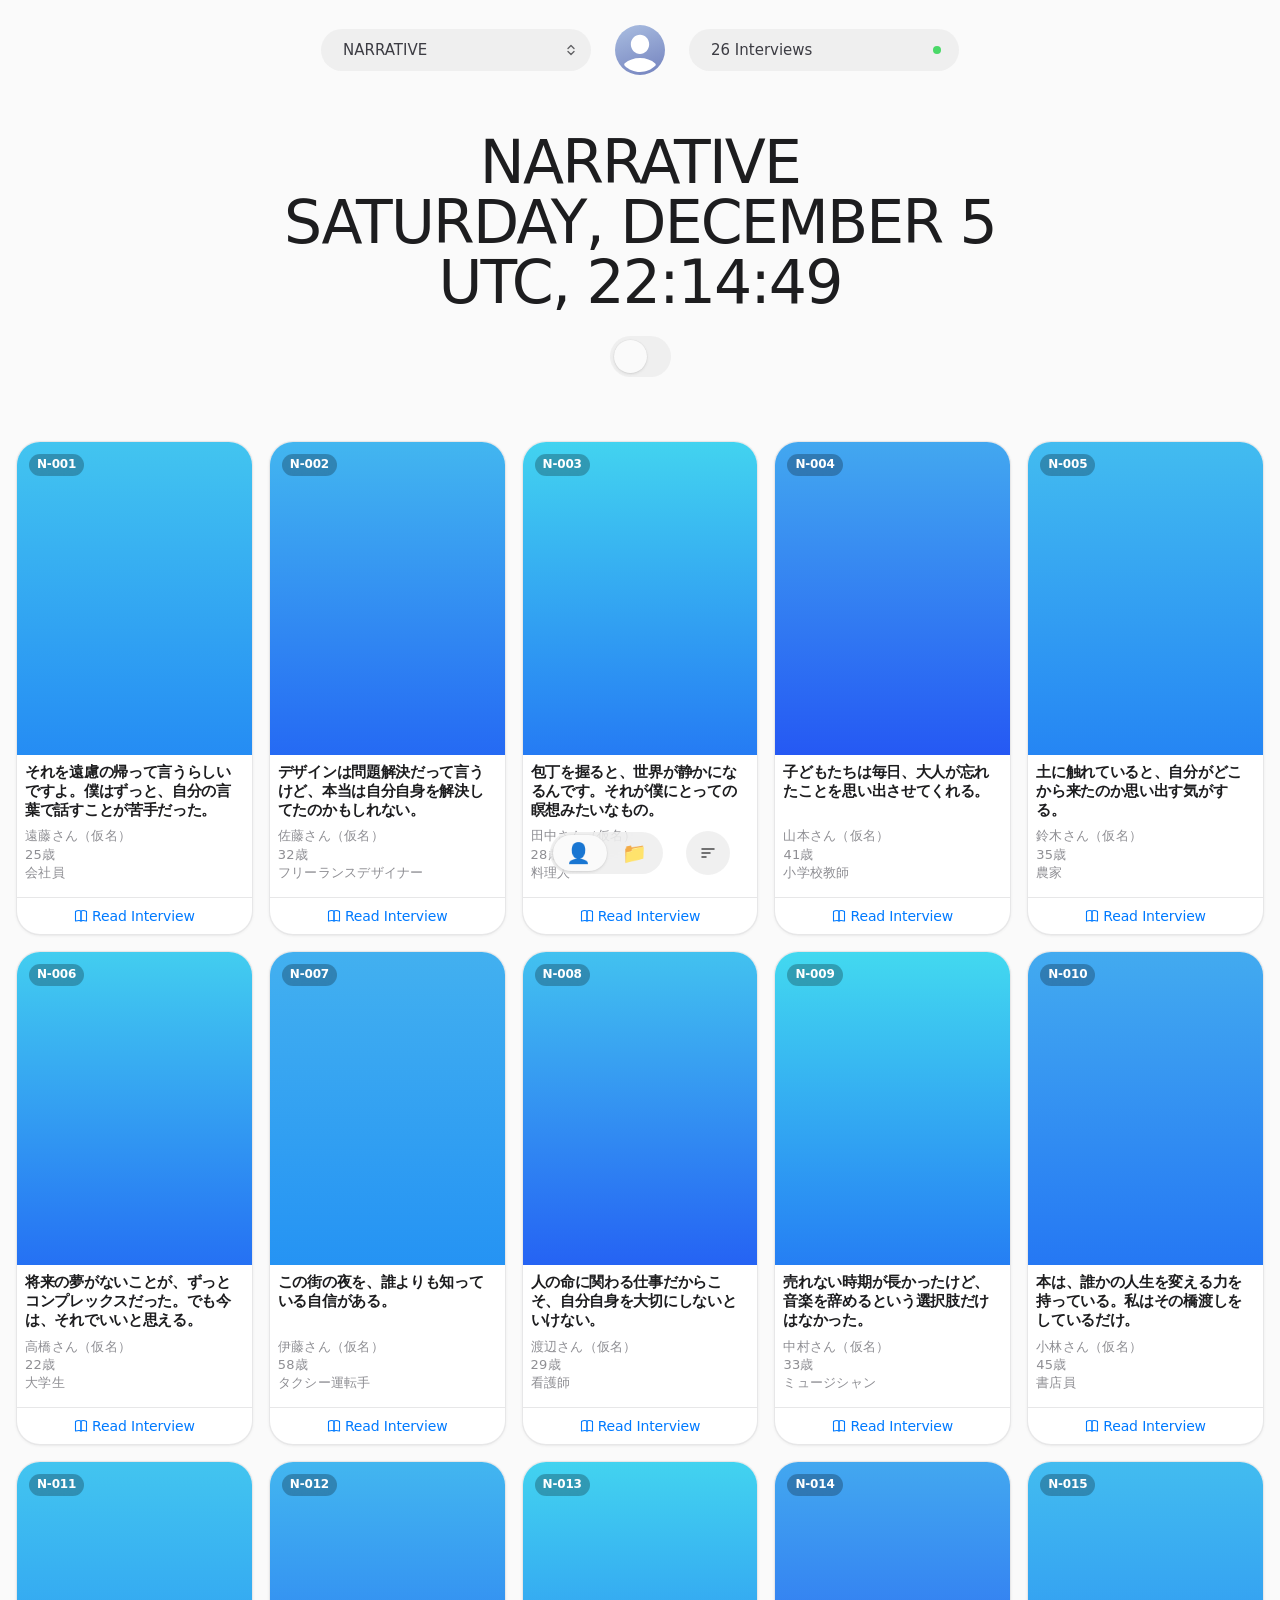
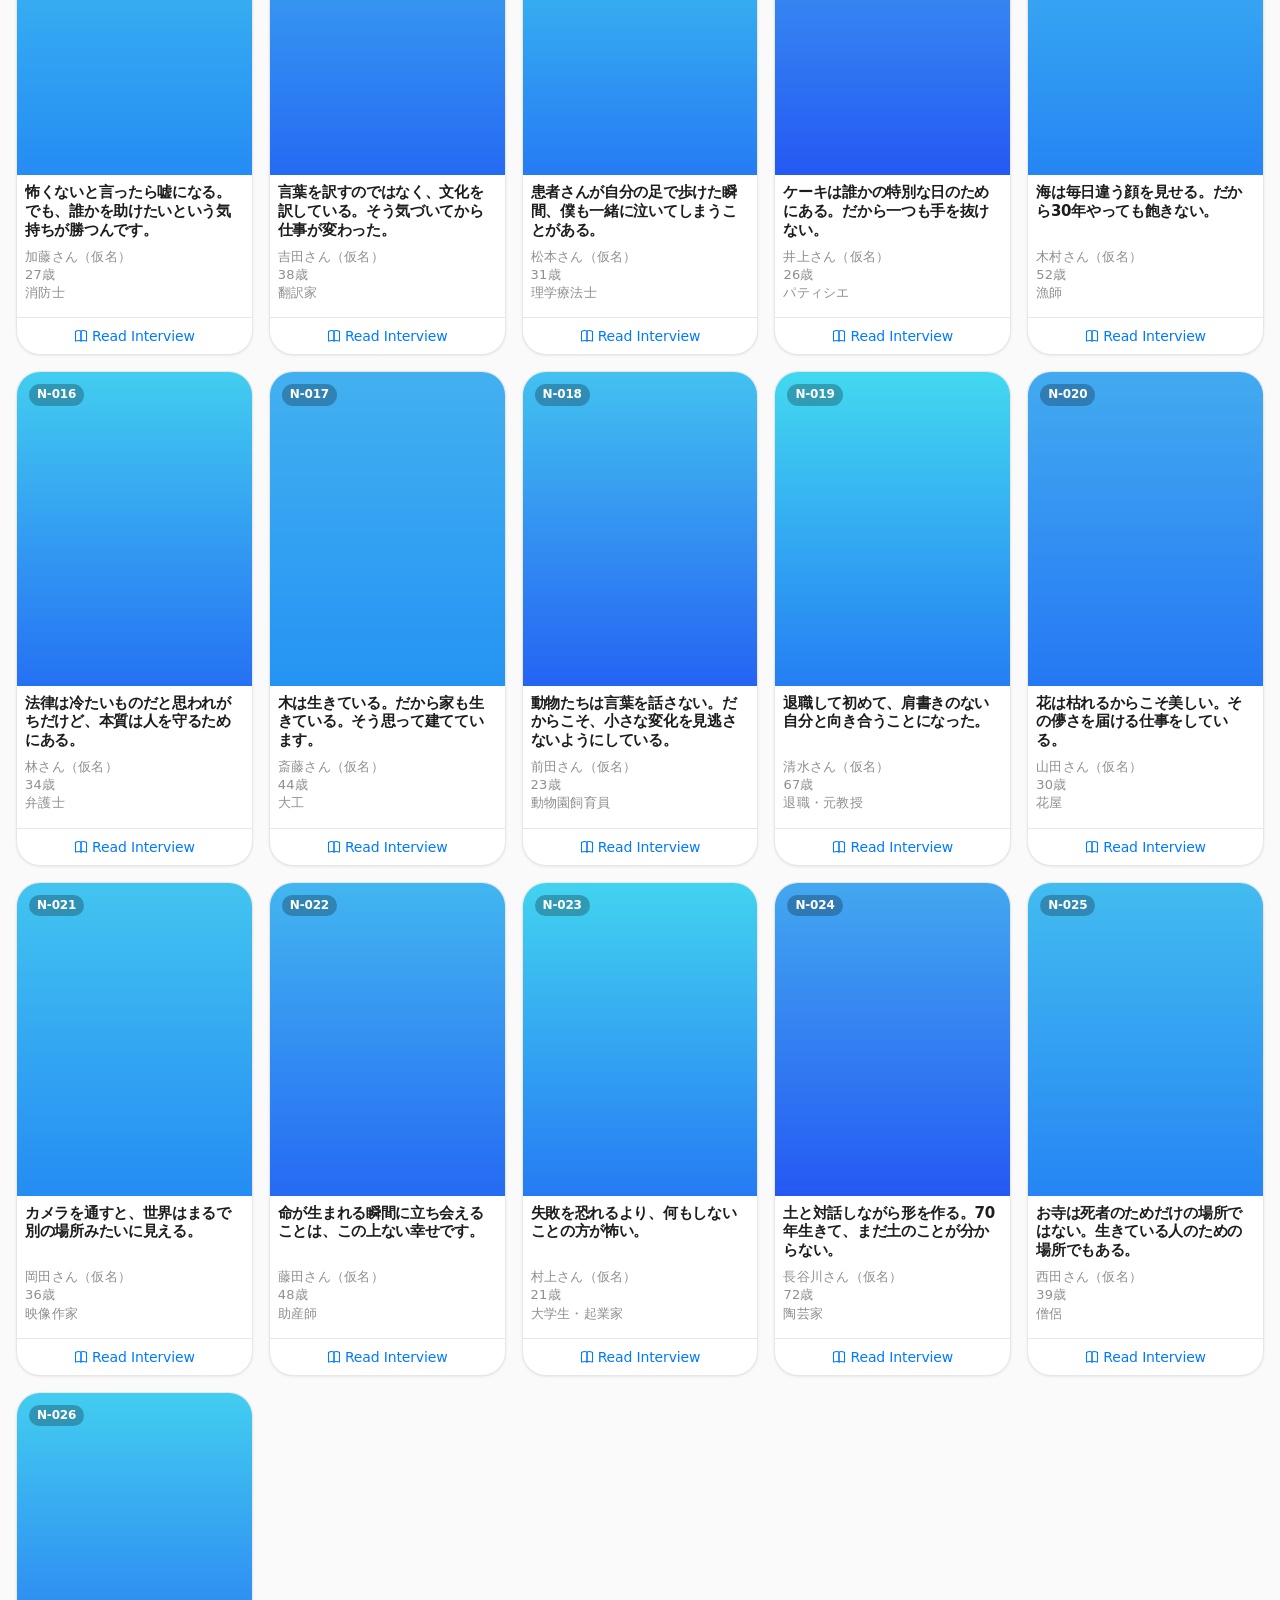
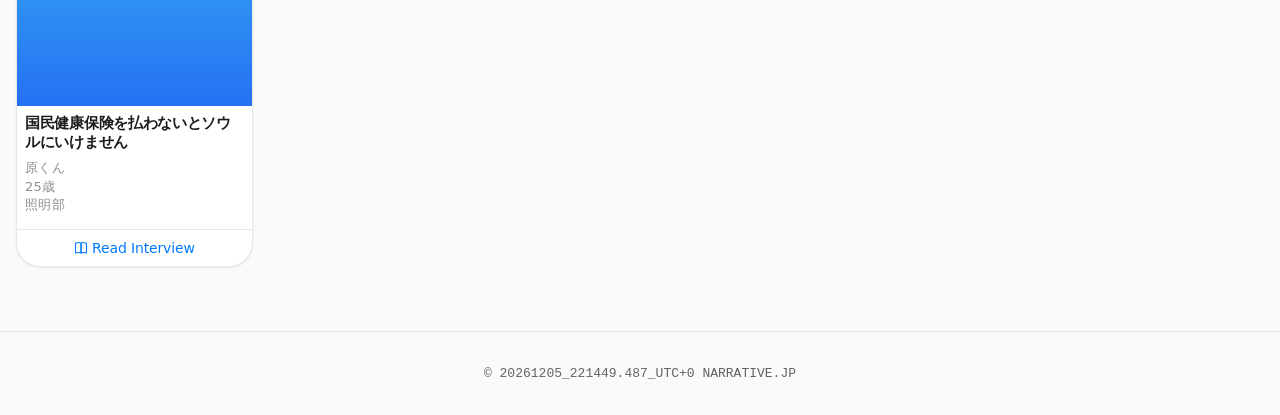
==== commit 38d25de4: "Add files via upload" ====
--- a/index.html
+++ b/index.html
@@ -16,6 +16,7 @@
     })();
   </script>
 
+  <link rel="icon" href="/favicon.ico">
   <link rel="stylesheet" href="style.css">
 </head>
 <body>
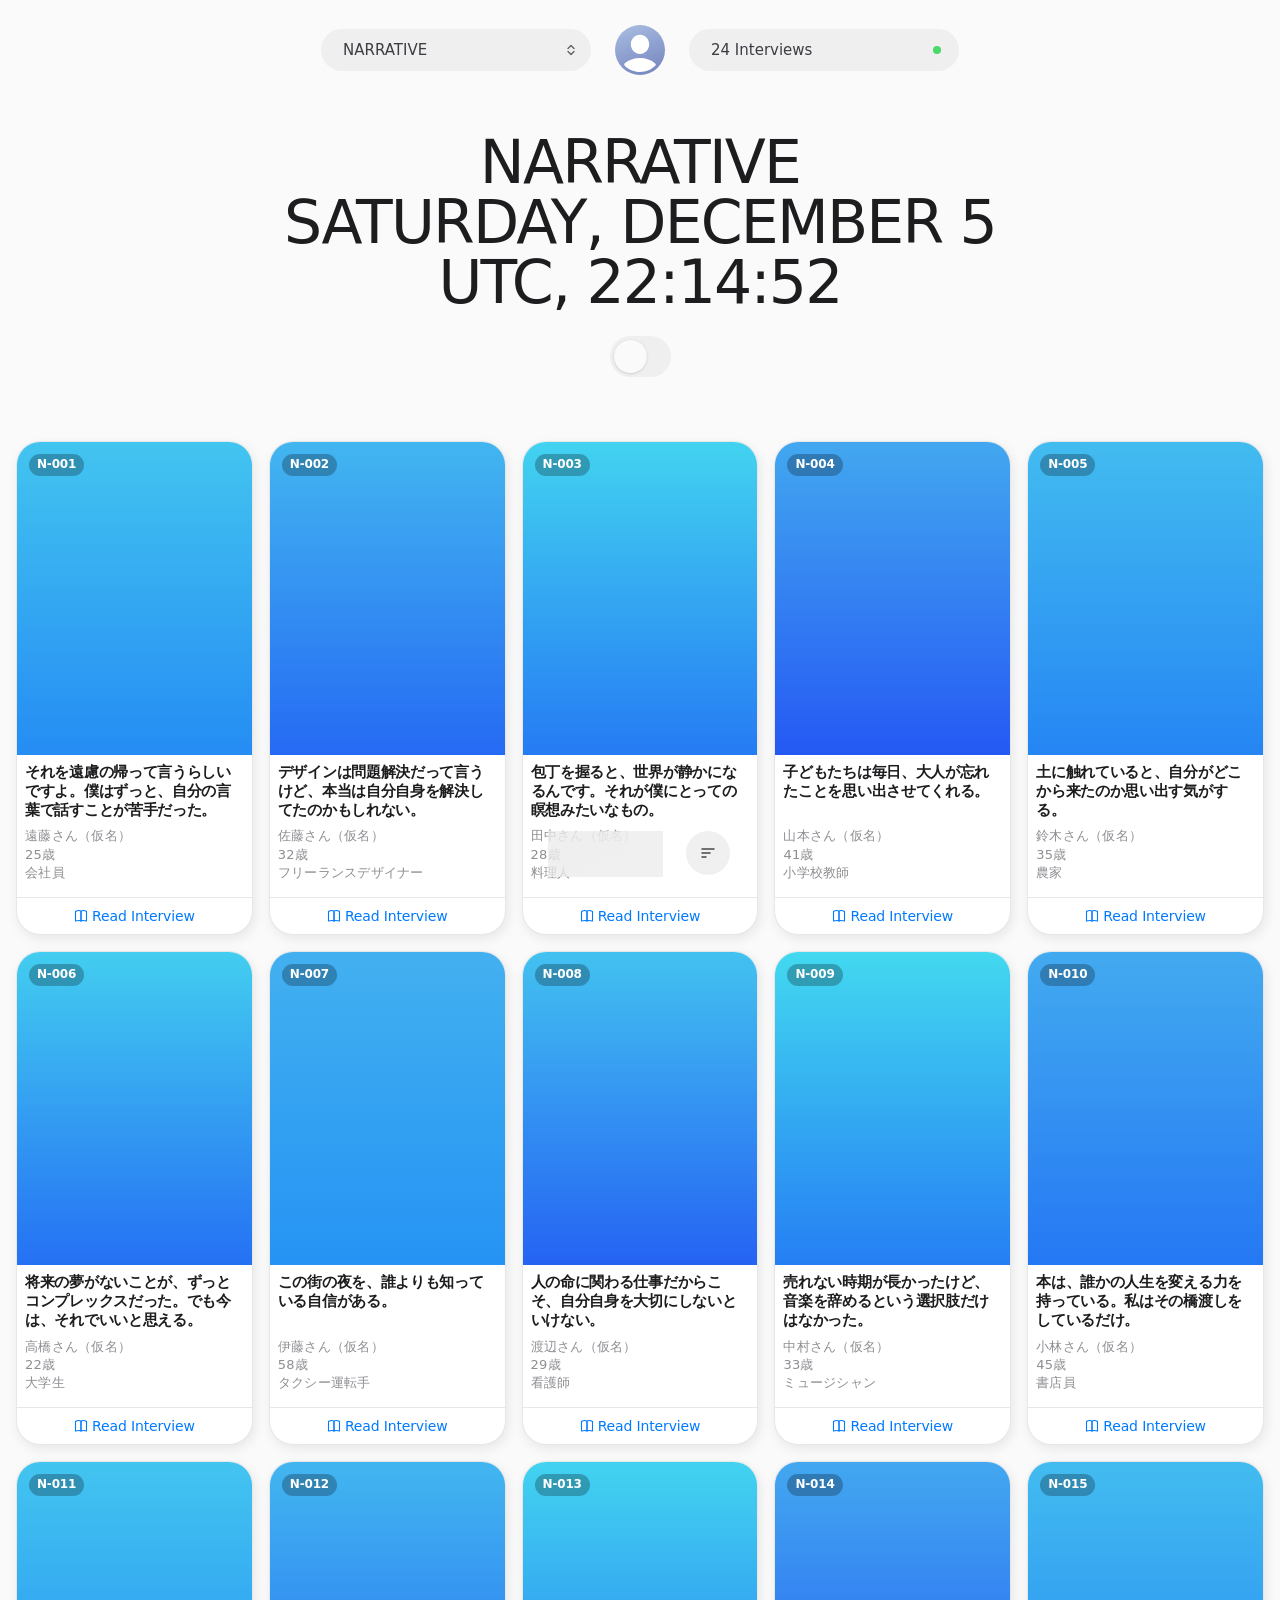
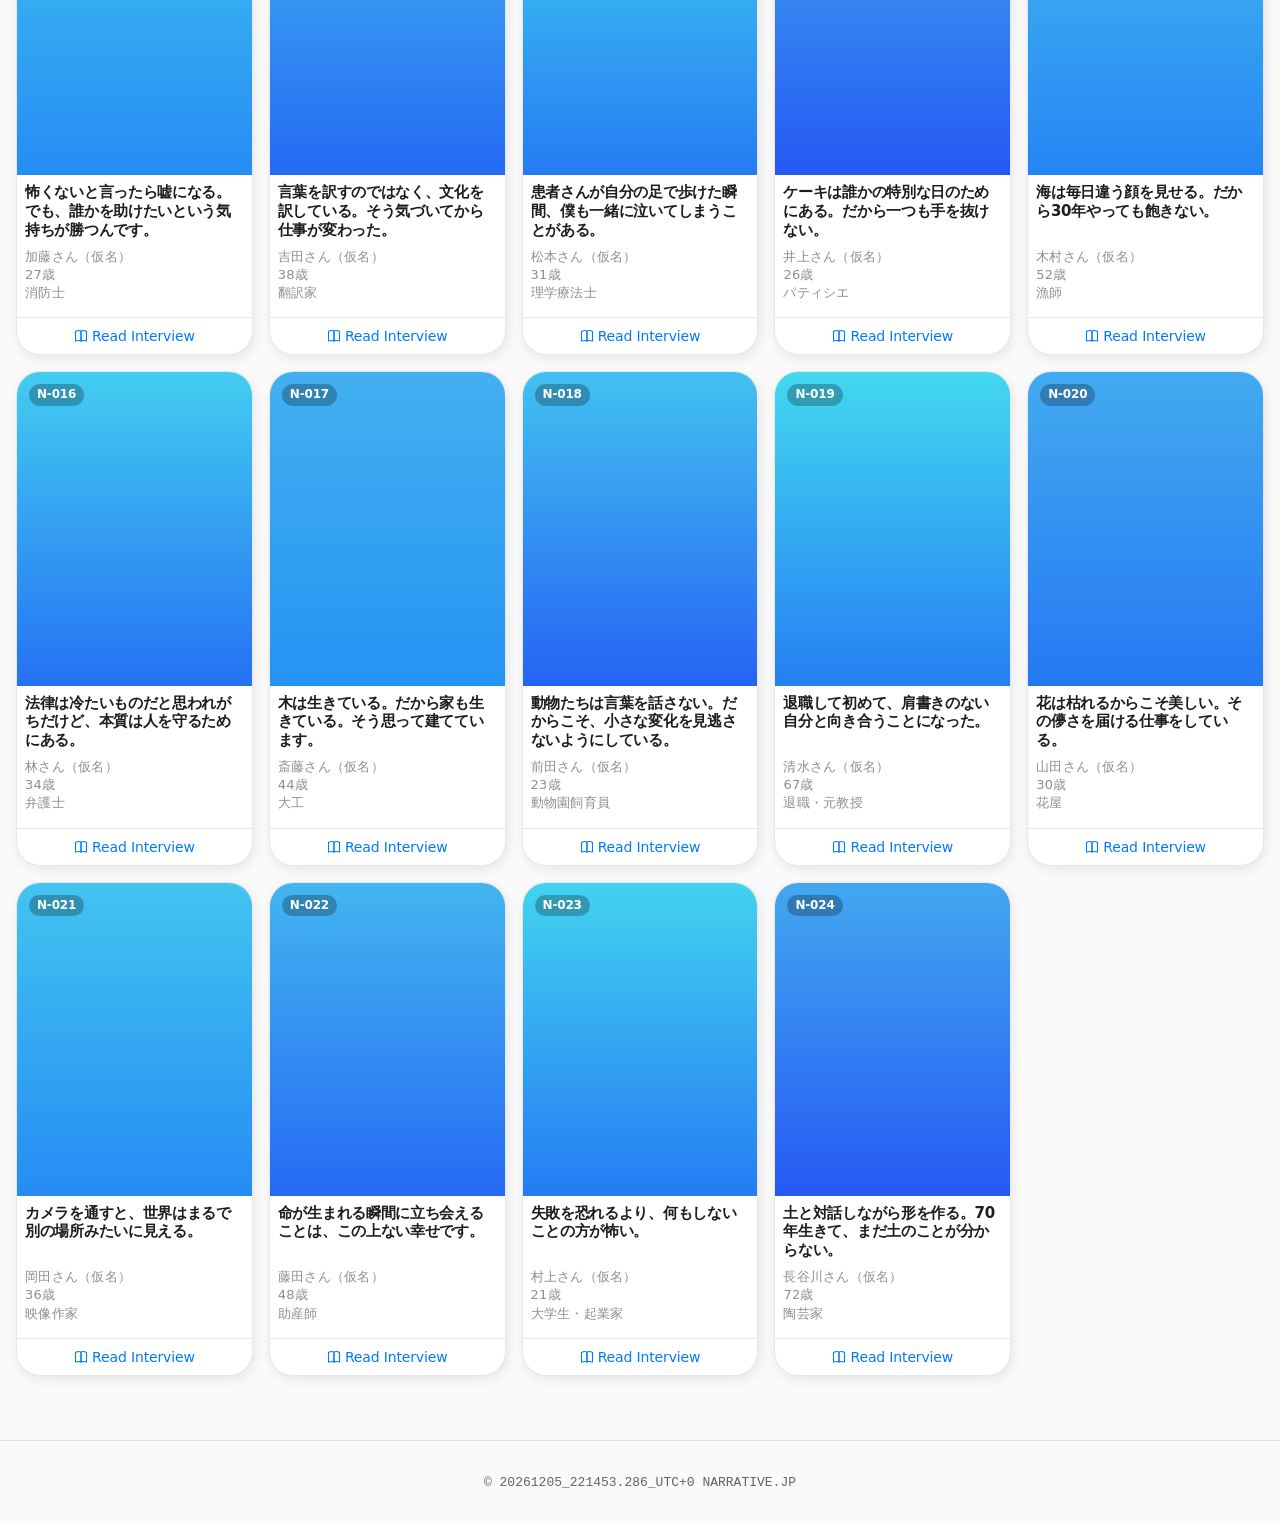
==== commit 3d2a0c88: "ページ遷移をオーバーレイ方式に変更・カードホバーへの干渉を解消" ====
--- a/index.html
+++ b/index.html
@@ -81,6 +81,7 @@
     </select>
   </div>
 
+  <div id="page-overlay"></div>
   <script src="app.js"></script>
 </body>
 </html>
--- a/style.css
+++ b/style.css
@@ -27,8 +27,8 @@
   --radius-md: 12px;
   --radius-lg: 16px;
   --radius-xl: 24px;
-  --shadow-card: 0 0.5px 1px rgba(0,0,0,0.04), 0 1px 3px rgba(0,0,0,0.06);
-  --shadow-card-hover: 0 2px 8px rgba(0,0,0,0.08), 0 1px 3px rgba(0,0,0,0.06);
+  --shadow-card: 2px 4px 12px rgba(0,0,0,0.08);
+  --shadow-card-hover: 2px 4px 16px rgba(0,0,0,0.16);
   --shadow-elevated: 0 4px 16px rgba(0,0,0,0.08), 0 2px 6px rgba(0,0,0,0.04);
   --spacing-xs: 4px;
   --spacing-sm: 8px;
@@ -78,8 +78,8 @@
   --color-accent-hover: #409CFF;
 
   /* Shadows */
-  --shadow-card: 0 0.5px 1px rgba(0,0,0,0.4), 0 1px 3px rgba(0,0,0,0.5);
-  --shadow-card-hover: 0 2px 8px rgba(0,0,0,0.6), 0 1px 3px rgba(0,0,0,0.5);
+  --shadow-card: 2px 4px 12px rgba(0,0,0,0.5);
+  --shadow-card-hover: 2px 4px 16px rgba(0,0,0,0.7);
   --shadow-elevated: 0 4px 16px rgba(0,0,0,0.6), 0 2px 6px rgba(0,0,0,0.4);
 }
 
@@ -573,7 +573,7 @@
   overflow: hidden;
   box-shadow: var(--shadow-card);
   cursor: pointer;
-  transition: transform 0.2s ease, box-shadow 0.2s ease, background-color 0.5s, color 0.5s, border-color 0.5s;
+  transition: transform 0.3s cubic-bezier(0, 0, .5, 1), box-shadow 0.3s cubic-bezier(0, 0, .5, 1), background-color 0.5s, color 0.5s, border-color 0.5s;
   display: flex;
   flex-direction: column;
   border: 0.5px solid var(--color-separator);
@@ -731,12 +731,27 @@
   width: 100%;
   height: 100%;
 }
+.detail-content-figure {
+  margin: var(--spacing-lg) 0;
+}
+
 .detail-content-img {
   width: 100%;
   height: auto;
   display: block;
   border-radius: var(--radius-xl);
-  margin: var(--spacing-lg) 0;
+}
+
+.detail-content-caption {
+  margin-top: 8px;
+  font-size: 13px;
+  font-weight: 500;
+  letter-spacing: -0.08px;
+  color: #8e8e93;
+  text-align: center;
+}
+html.dark .detail-content-caption {
+  color: var(--color-label-tertiary);
 }
 
 .detail-hero-img {
@@ -1022,12 +1037,28 @@
 }
 
 /* ── Animations ── */
-@keyframes fadeInUp {
-  from { opacity: 0; transform: translateY(12px); }
-  to { opacity: 1; transform: translateY(0); }
+@keyframes fadeIn {
+  from { opacity: 0; }
+  to   { opacity: 1; }
 }
 .animate-in {
-  animation: fadeInUp 0.35s ease forwards;
+  animation: fadeIn 1.2s ease both;
+}
+
+/* ── ページ遷移オーバーレイ ── */
+#page-overlay {
+  position: fixed;
+  inset: 0;
+  background: var(--color-bg);
+  pointer-events: none;
+  opacity: 0;
+  z-index: 999;
+  backdrop-filter: blur(6px);
+  -webkit-backdrop-filter: blur(6px);
+  transition: opacity 0.25s ease-in;
+}
+#page-overlay.is-visible {
+  opacity: 0.85;
 }
 
 /* ── Empty state ── */
@@ -1093,3 +1124,22 @@
 .theme-toggle.is-on .theme-toggle-thumb {
   transform: translateX(20px);
 }
+
+/* ── 画像保存抑止 ── */
+img {
+  -webkit-user-drag: none;
+  user-select: none;
+  -webkit-user-select: none;
+}
+
+/* ── 記事クレジット ── */
+.detail-credit {
+  margin-top: var(--spacing-2xl);
+  font-size: 13px;
+  font-weight: 500;
+  letter-spacing: -0.08px;
+  color: #8e8e93;
+}
+html.dark .detail-credit {
+  color: var(--color-label-tertiary);
+}
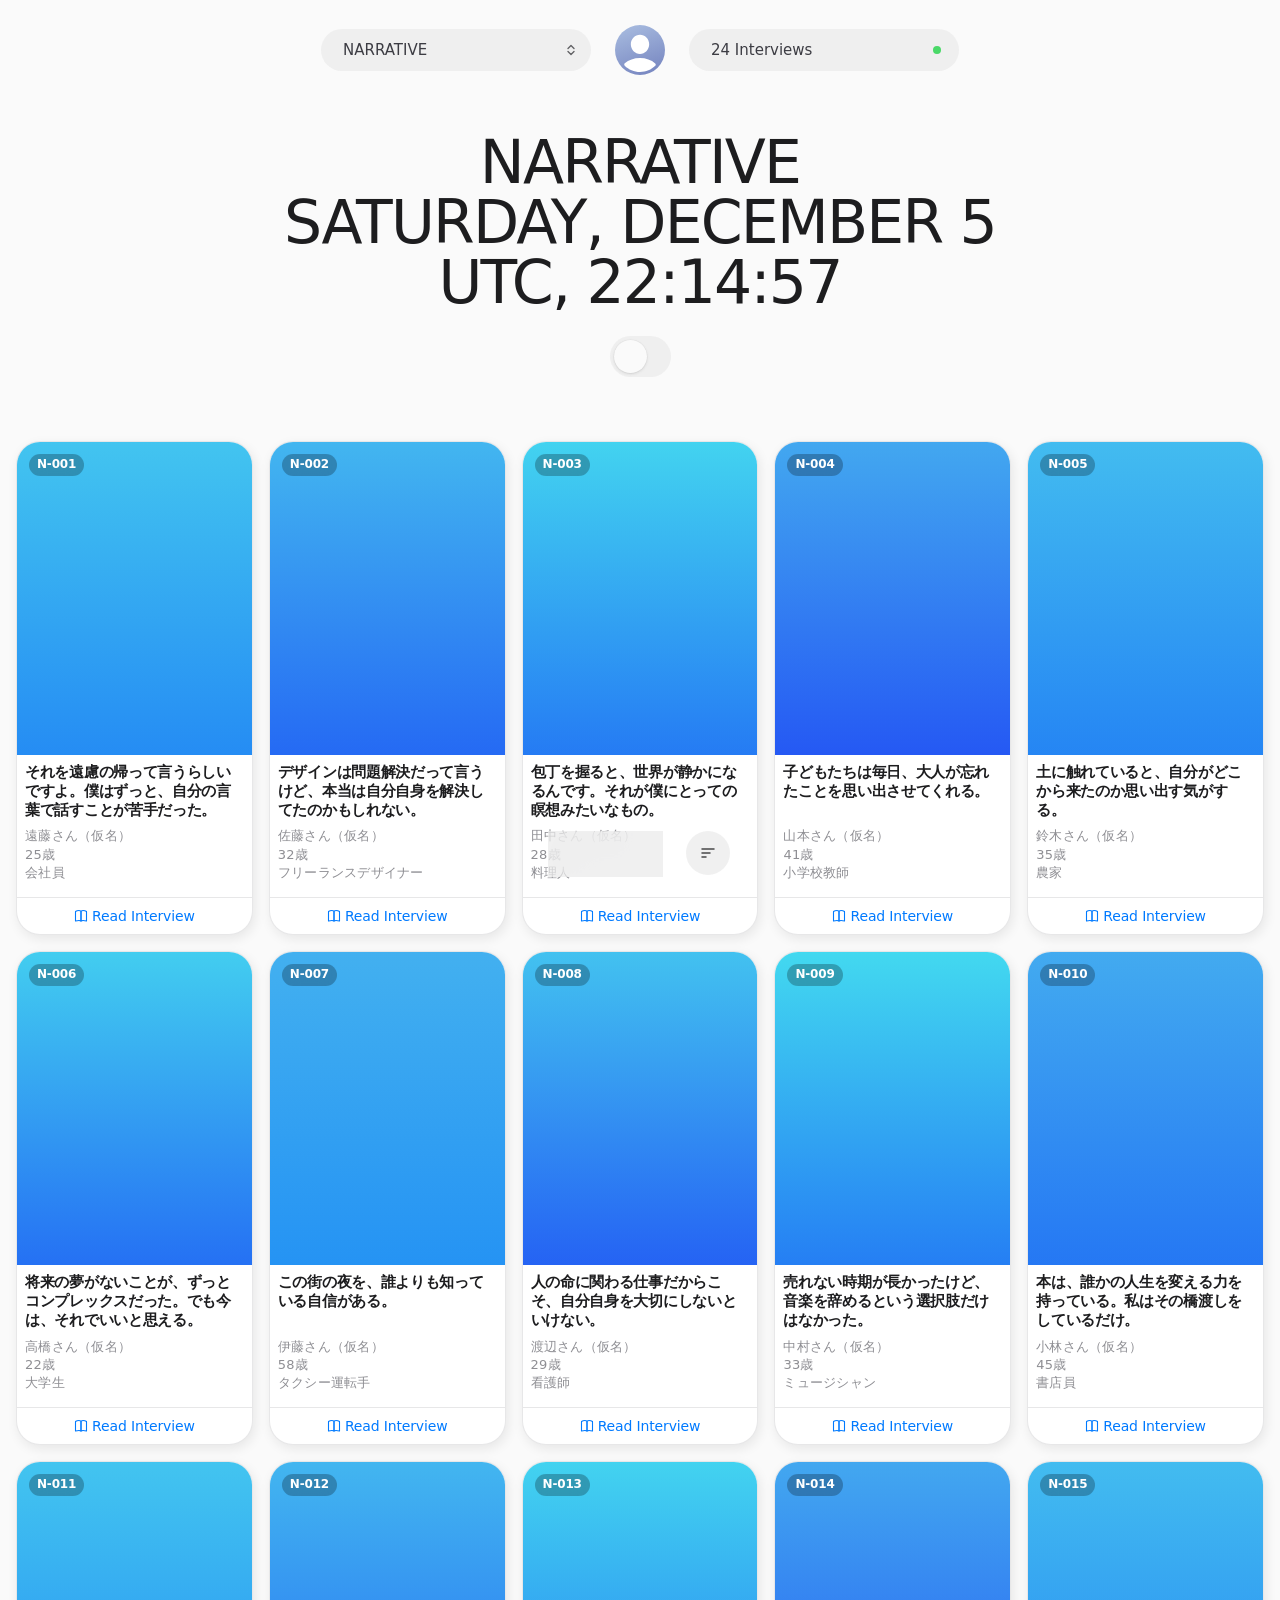
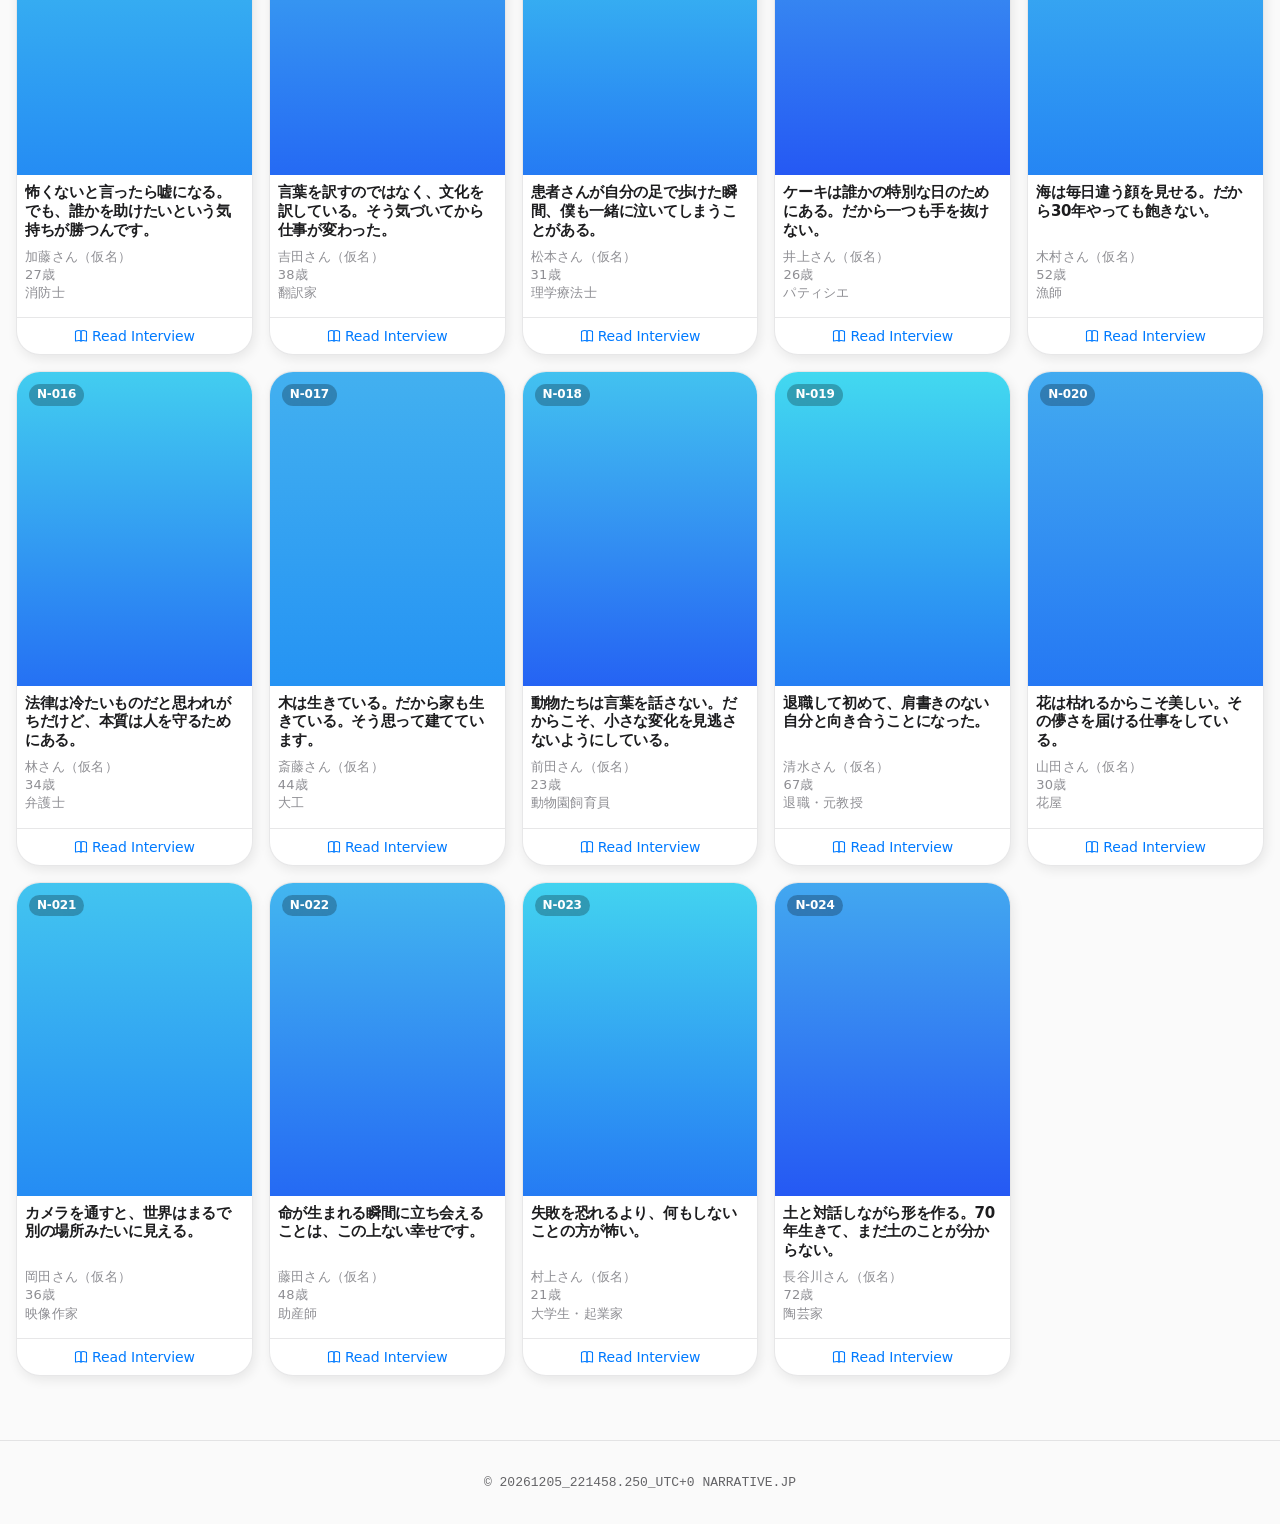
==== commit b508e209: "ページ遷移にblur+fade追加・animate-inをopacity純粋フェードに変更" ====
--- a/index.html
+++ b/index.html
@@ -81,7 +81,6 @@
     </select>
   </div>
 
-  <div id="page-overlay"></div>
   <script src="app.js"></script>
 </body>
 </html>
--- a/style.css
+++ b/style.css
@@ -1042,23 +1042,20 @@
   to   { opacity: 1; }
 }
 .animate-in {
-  animation: fadeIn 1.2s ease both;
-}
-
-/* ── ページ遷移オーバーレイ ── */
-#page-overlay {
-  position: fixed;
-  inset: 0;
-  background: var(--color-bg);
+  animation: fadeIn 1.2s cubic-bezier(0.22, 1, 0.36, 1) both;
+}
+
+/* ── ページ遷移: blur + fade ── */
+@keyframes pageBlurOut {
+  from { opacity: 1; filter: blur(0px); }
+  to   { opacity: 0; filter: blur(10px); }
+}
+#app.page-exit {
+  animation: pageBlurOut 0.2s ease-in forwards;
   pointer-events: none;
-  opacity: 0;
-  z-index: 999;
-  backdrop-filter: blur(6px);
-  -webkit-backdrop-filter: blur(6px);
-  transition: opacity 0.25s ease-in;
-}
-#page-overlay.is-visible {
-  opacity: 0.85;
+}
+#app.page-entering {
+  transition: filter 0.5s cubic-bezier(0.22, 1, 0.36, 1);
 }
 
 /* ── Empty state ── */
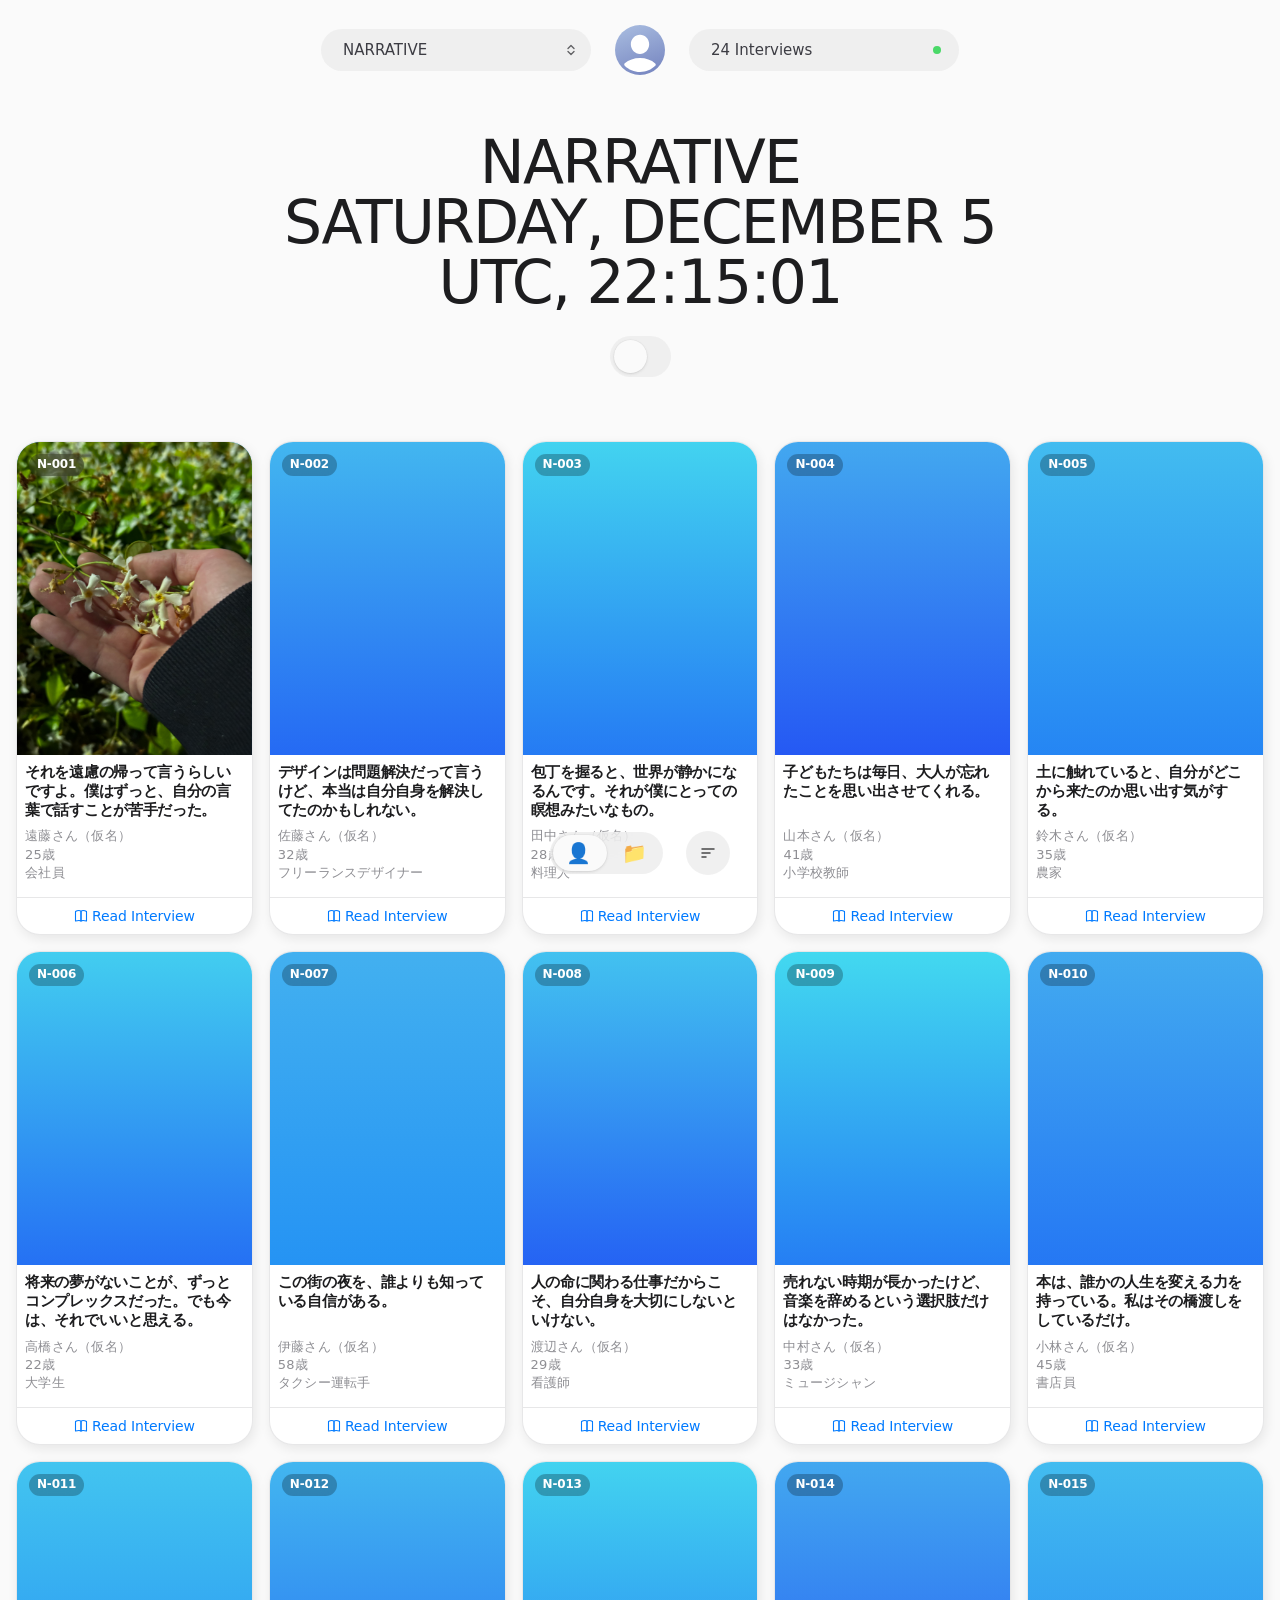
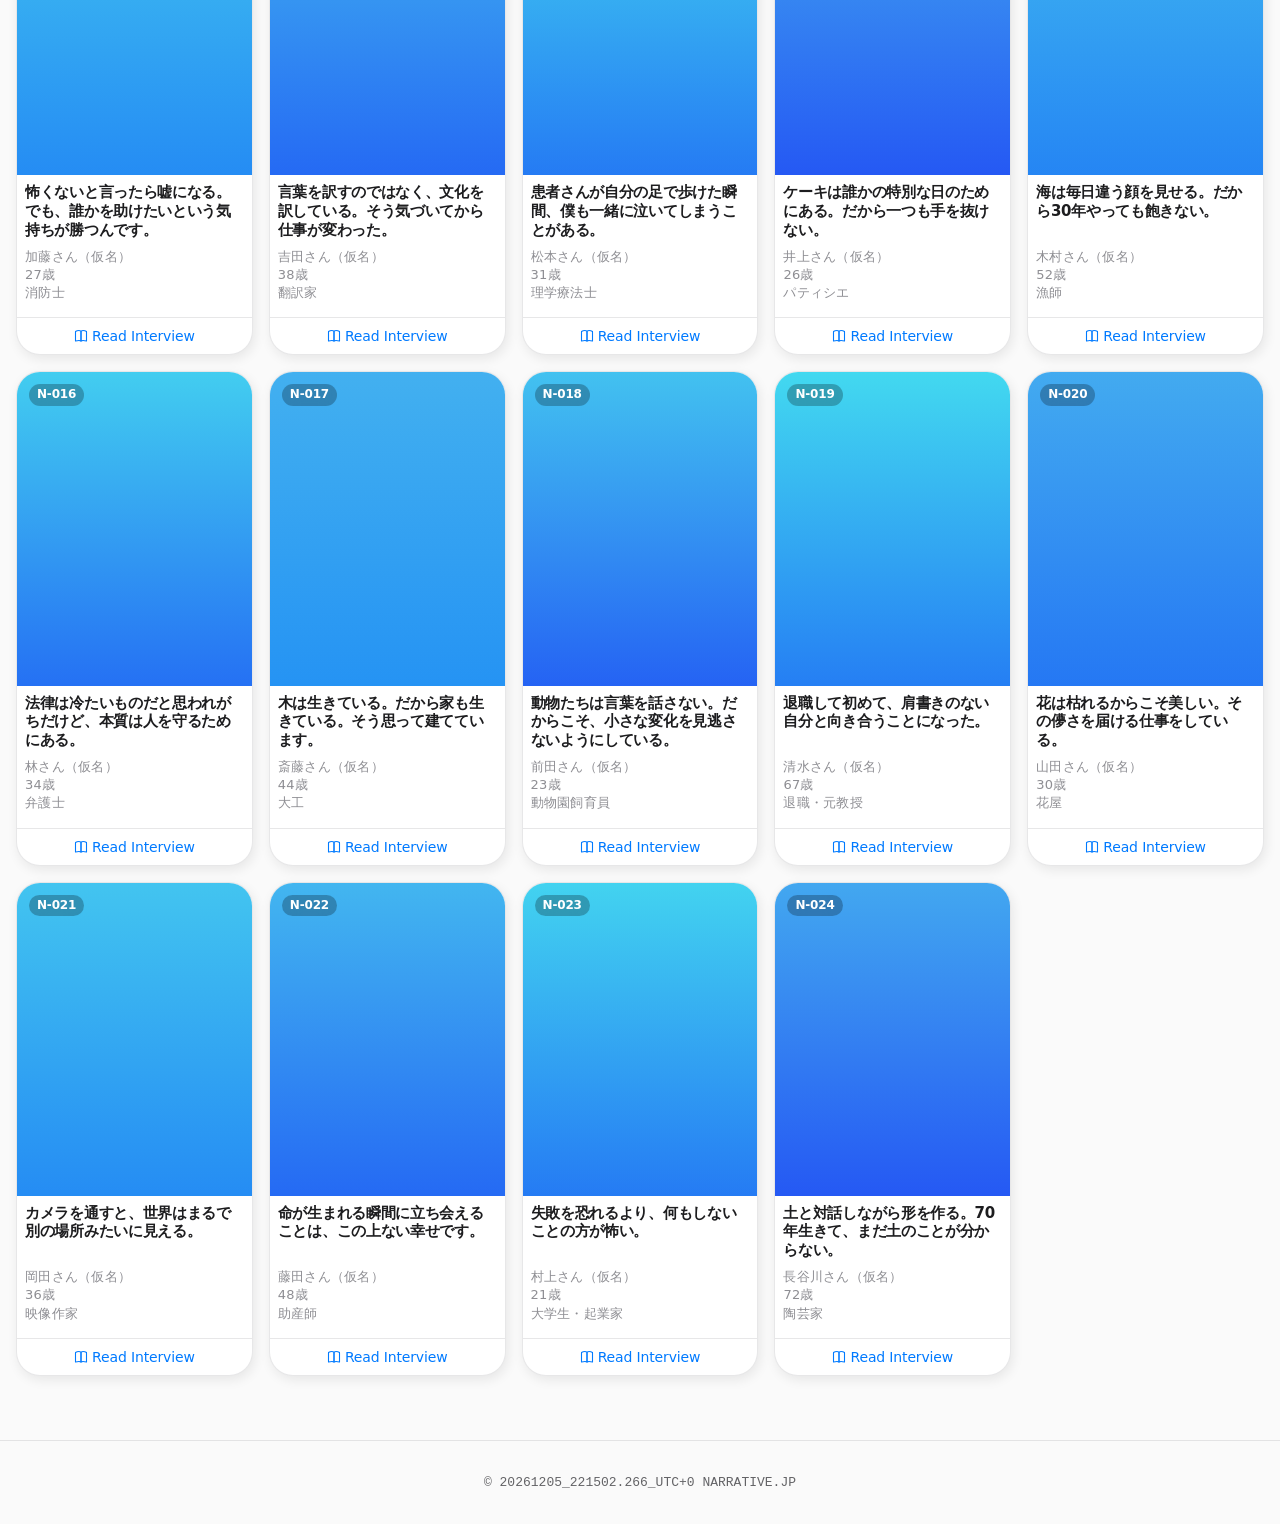
==== commit 2992b514: "feat: remove hash from URL, use History API + 404 redirect" ====
--- a/index.html
+++ b/index.html
@@ -11,6 +11,19 @@
       try {
         if (localStorage.getItem("theme") === "dark") {
           document.documentElement.classList.add("dark");
+        }
+      } catch (e) {}
+    })();
+  </script>
+
+  <!-- SPA リダイレクト復元: 404.html から飛んできた場合に元の URL に戻す -->
+  <script>
+    (function() {
+      try {
+        var redirect = sessionStorage.getItem('spa_redirect');
+        if (redirect) {
+          sessionStorage.removeItem('spa_redirect');
+          history.replaceState(null, null, redirect);
         }
       } catch (e) {}
     })();
--- a/style.css
+++ b/style.css
@@ -453,6 +453,7 @@
   display: block;
   opacity: 0;
   animation: fadeInThumb 0.35s ease forwards;
+  transition: opacity 0.25s ease;
 }
 @keyframes fadeInThumb {
   to { opacity: 1; }
@@ -579,7 +580,6 @@
   border: 0.5px solid var(--color-separator);
 }
 .card:hover {
-  transform: translateY(-2px);
   box-shadow: var(--shadow-card-hover);
 }
 .card:active {
@@ -895,11 +895,12 @@
   }
 }
 .about-section-title {
-  font-size: 24px;
+  font-size: 22px;
   font-weight: 500;
   letter-spacing: -0.5px;
   margin-top: var(--spacing-2xl);
   color: var(--color-label);
+  line-height: 1.25;
 }
 .about-section-divider {
   font-size: 34px;
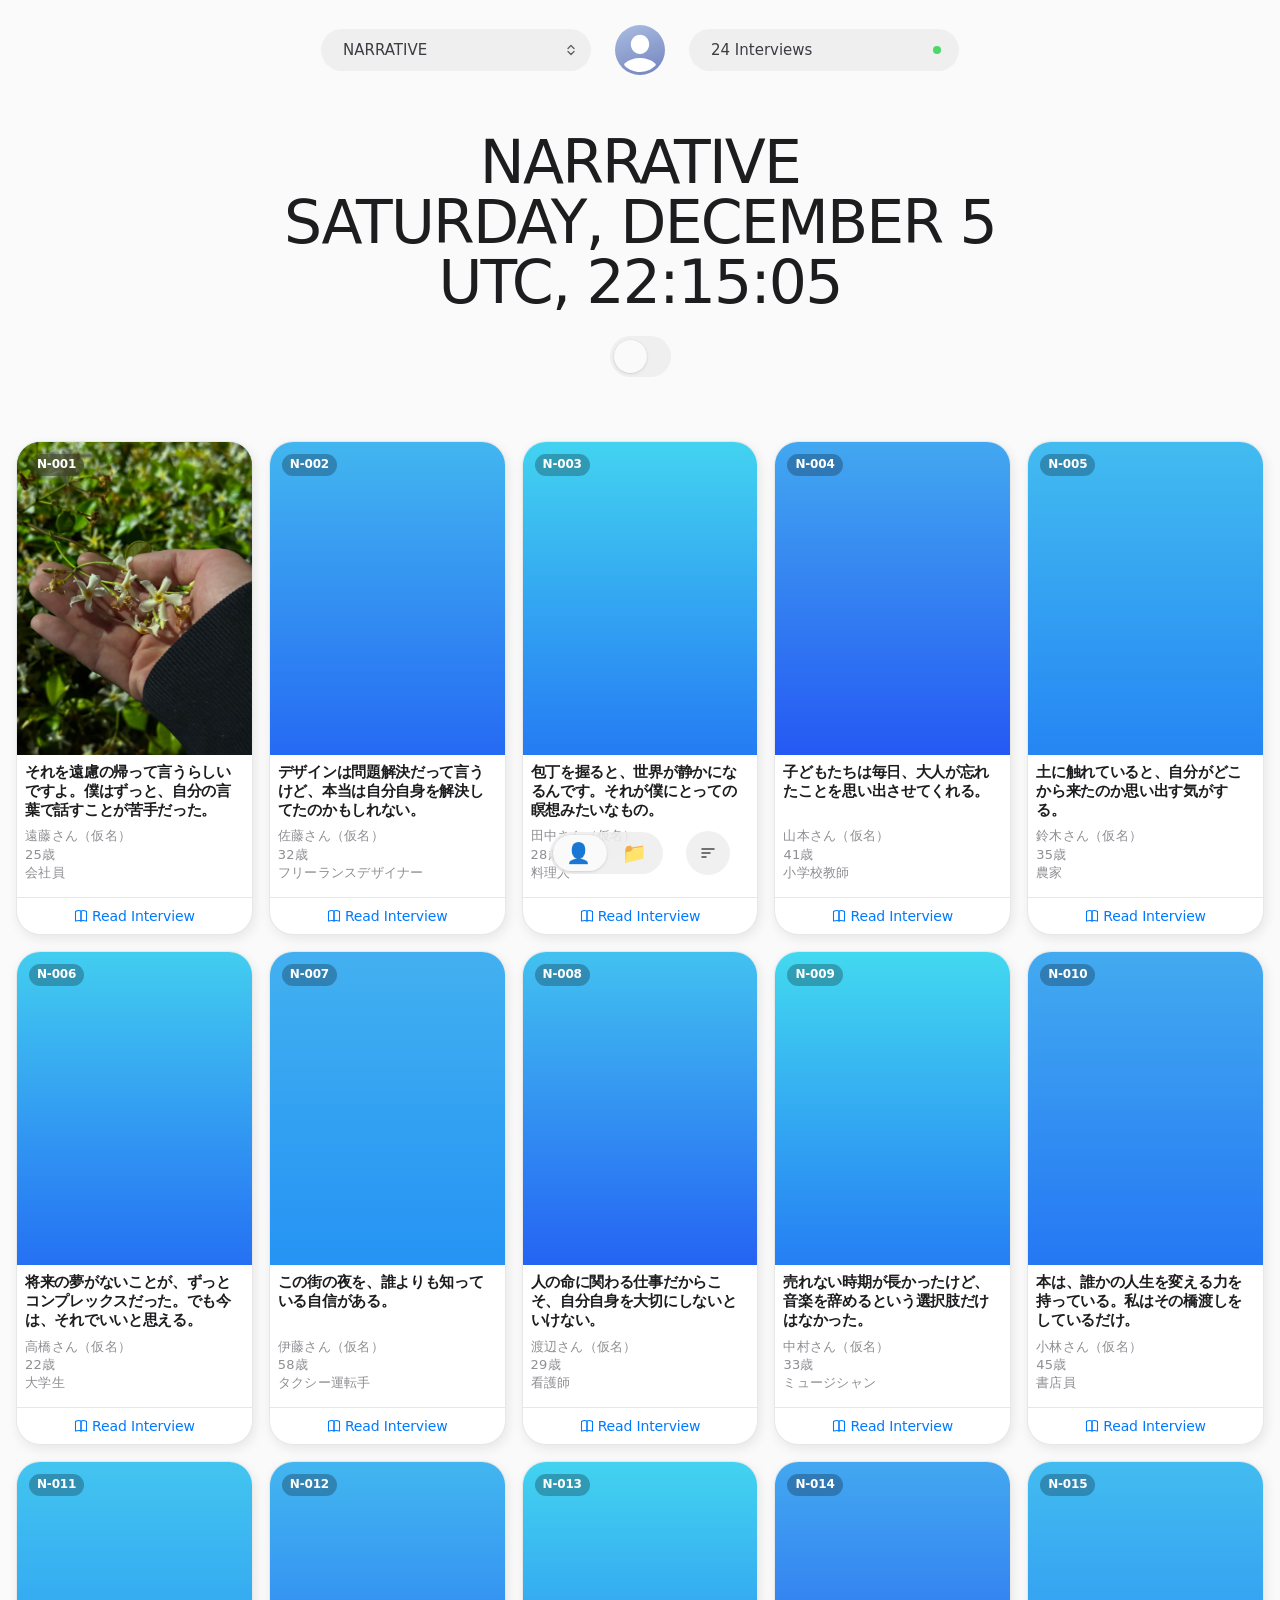
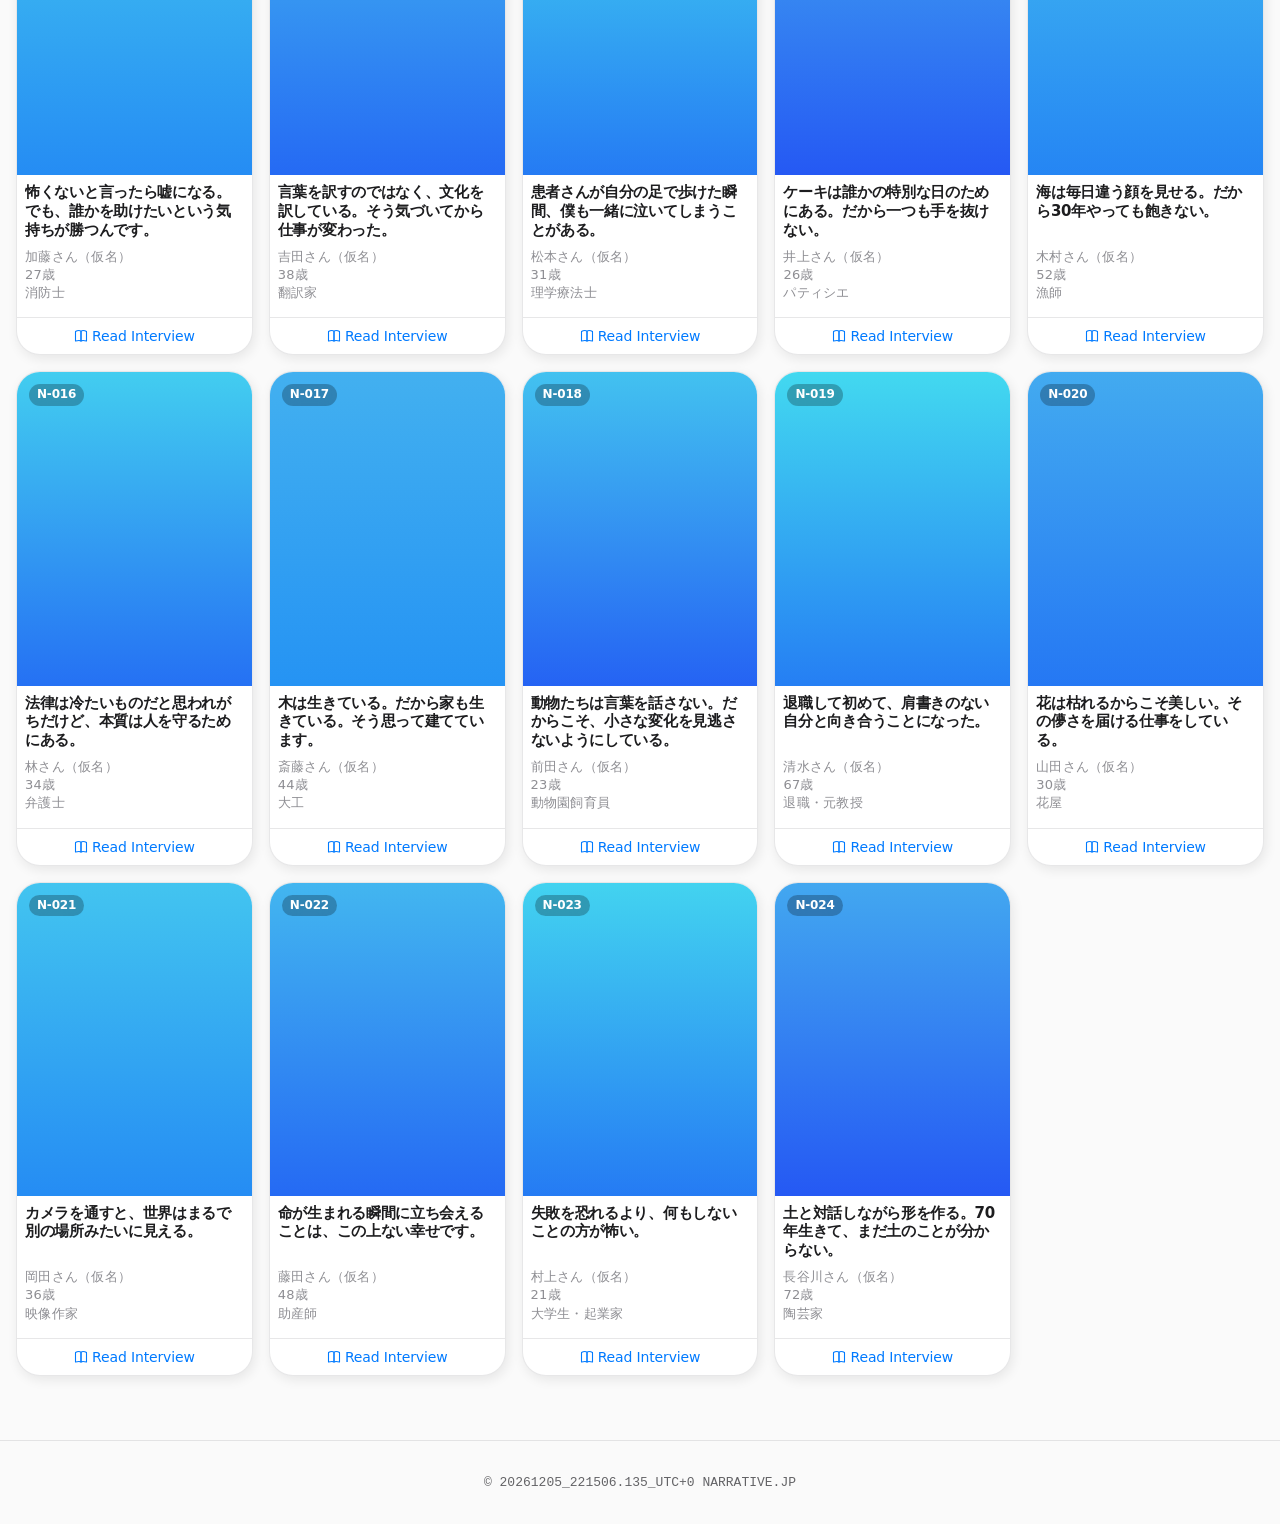
==== commit 0b158391: "コミットメッセージ" ====
--- a/index.html
+++ b/index.html
@@ -30,6 +30,7 @@
   </script>
 
   <link rel="icon" href="/favicon.ico">
+  <link rel="apple-touch-icon" href="/apple-touch-icon.png">
   <link rel="stylesheet" href="style.css">
 </head>
 <body>
--- a/style.css
+++ b/style.css
@@ -867,6 +867,11 @@
   flex-direction: column;
   /*gap: var(--spacing-xs);*/
 }
+.about-intro {
+  display: flex;
+  flex-direction: column;
+  gap: var(--spacing-md);
+}
 .about-body p {
   font-size: 17px;
   line-height: 1.65;
